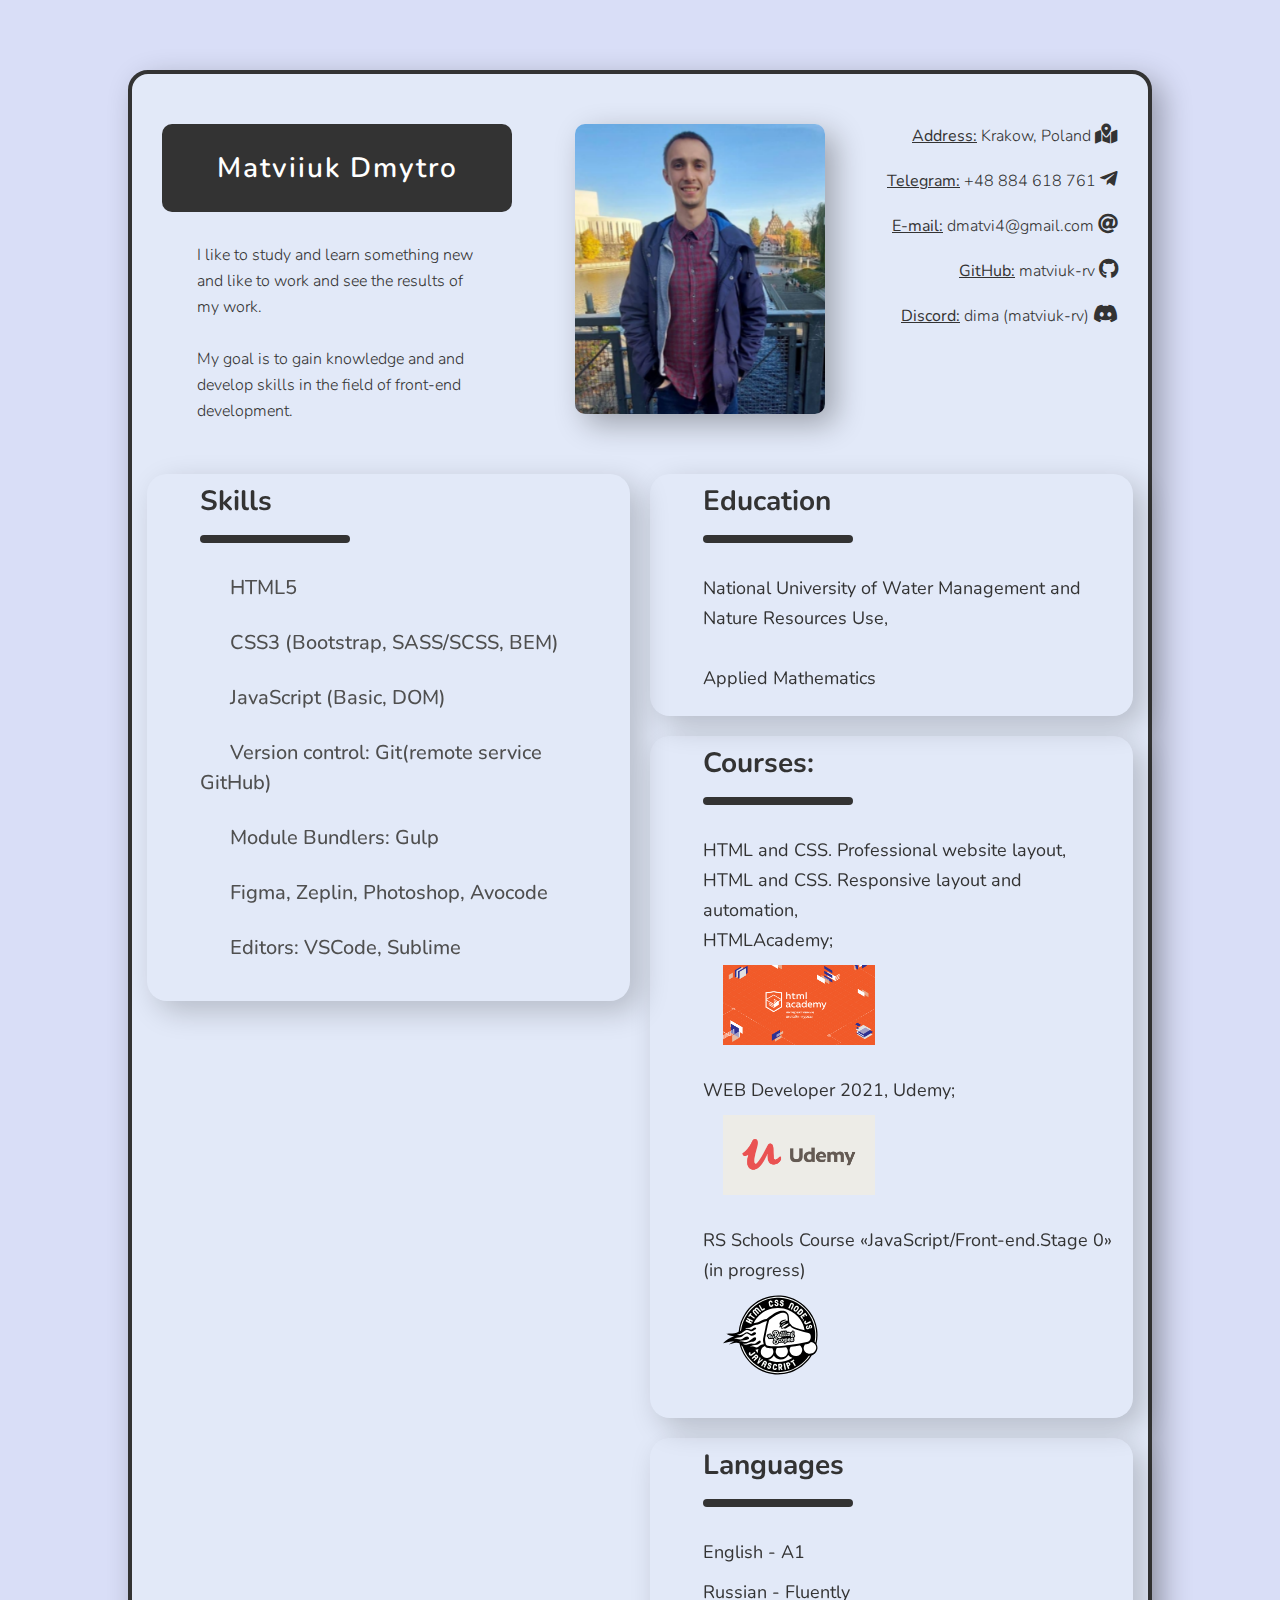
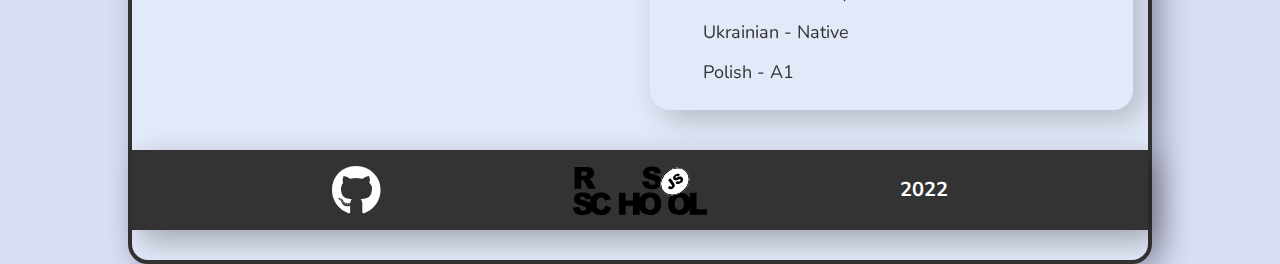
==== index.html @ e85b94c3 "fix: fix walidator" ====
<!DOCTYPE html>
<html lang="en">

<head>
   <title>CV Matviiuk Dmytro</title>
   <link rel="shortcut icon" href="img/icons/favicon.ico">

   <meta charset="UTF-8">
   <meta http-equiv="X-UA-Compatible" content="IE=edge">
   <meta name="viewport" content="width=device-width,initial-scale=1.0">

   <link rel="stylesheet" href="https://use.fontawesome.com/releases/v5.7.1/css/all.css">
   <link rel="stylesheet" href="css/style.min.css">
</head>

<body>
   <div class="wrapper">
      <header class="introduction">
         <div class="introduction__about">
            <div class="introduction__name">
               <h1>Matviiuk Dmytro</h1>
            </div>
            <div class="introduction__me">
               <p>I like to study and learn something new and like to work and see the results of my work.</p>
               <br>
               <p>My goal is to gain knowledge and and develop skills in the field of front-end development.</p>
            </div>
         </div>
         <div class="introduction__profile">
            <img src="img/profile2.png" alt="Matviiuk Dmytro photo">
         </div>
         <div class="introduction__contacts">
            <p><b>Address:</b> Krakow, Poland <i class="fa fa-map-marked-alt"></i></p>
            <p><b>Telegram:</b> +48 884 618 761 <i class="fab fa-telegram-plane"></i></p>
            <p><b>E-mail:</b> dmatvi4@gmail.com <i class="fa fa-at"></i></p>
            <p><b>GitHub:</b> matviuk-rv <i class="fab fa-github"></i></p>
            <p><b>Discord:</b> dima (matviuk-rv) <i class="fab fa-discord"></i>
         </div>
      </header>

      <main class="content">
         <div class="column">
            <div class="content__block sticky">
            <h2 class="content__title">Skills</h2>
            <div class="content__rectange"></div>
               <ul class="skills skills__list">
                  <li class="skills__item"><i class="fab fa-html5"></i>HTML5</li>
                  <li class="skills__item"><i class="fab fa-css3-alt"></i>CSS3 (Bootstrap, SASS/SCSS, BEM)</li>
                  <li class="skills__item"><i class="fab fa-js"></i>JavaScript (Basic, DOM)</li>
                  <li class="skills__item"><i class="fab fa-git-square"></i>Version control: Git(remote service GitHub)</li>
                  <li class="skills__item"><i class="fab fa-gulp"></i>Module Bundlers: Gulp </li>
                  <li class="skills__item"><i class="fab fa-figma"></i>Figma, Zeplin, Photoshop, Avocode </li>
                  <li class="skills__item"><i class="fas fa-laptop-code"></i>Editors: VSCode, Sublime </li>
               </ul>
            </div>

         </div>

         <div class="column">
            <div class="content__block">
               <h2 class="content__title">Education</h2>
               <div class="content__rectange"></div>
               <p>National University of Water Management and Nature Resources Use, <br><bR>
                  Applied Mathematics</p>
            </div>

            <div class="content__block">
               <h2 class="content__title">Courses:</h2>
               <div class="content__rectange"></div>
               <ul>
                  <li>HTML and CSS. Professional website layout,<br>
                     HTML and CSS. Responsive layout and automation,<br> HTMLAcademy;<br>
                     <a href="https://htmlacademy.ru/intensive" title="htmlacademy" target="_blank"><img src="img/htmlacademy.png" alt="htmlacademy"></a>
                  </li>
                  <li>WEB Developer 2021, Udemy;<br>
                     <a href="https://www.udemy.com/course/webdeveloper/" title="udemy" target="_blank"><img src="img/udemy.png" alt="udemy"></a>
                  </li>
                  <li>RS Schools Course «JavaScript/Front-end.Stage 0» <br> (in progress)<br>
                     <a href="https://rs.school/js/" target="_blank" title="RS School JS"><img src="img/logo-rs.svg" alt="rs-school"></a>
                  </li>
               </ul>
            </div>

            <div class="content__block">
               <h2 class="content__title">Languages</h2>
               <div class="content__rectange"></div>
                  <ul>
                     <li>English - A1 </li>
                     <li>Russian - Fluently</li>
                     <li>Ukrainian - Native</li>
                     <li>Polish - A1</li>
                  </ul>
            </div>
         </div>
      </main>

      <footer class="footer">
         <div class="footer__github">
            <a href="https://github.com/matviuk-rv" title="GitHub profile" target="_blank"><i class="fab fa-github"></i></a>
         </div>
         <div class="footer__course">
            <a href="https://rs.school/poland/" target="_blank"><img src="img/rs_school_js.svg" alt="RS School JS" "></a>
         </div>
         <div class="footer__year">2022</div>
      </footer>
   </div>
</body>
</html>
---- css/style.min.css ----
@import url('https://fonts.googleapis.com/css2?family=Nunito:wght@300; 400;500;600;700&display=swap');*{padding:0;margin:0;border:0}*,:after,:before{-webkit-box-sizing:border-box;box-sizing:border-box}:active,:focus{outline:0}a:active,a:focus{outline:0}aside,footer,header,nav{display:block}body,html{height:100%;width:100%;font-size:100%;line-height:1;font-size:14px;-ms-text-size-adjust:100%;-moz-text-size-adjust:100%;-webkit-text-size-adjust:100%}button,input,textarea{font-family:inherit}input::-ms-clear{display:none}button{cursor:pointer}button::-moz-focus-inner{padding:0;border:0}a,a:visited{text-decoration:none}a:hover{text-decoration:none}ul li{list-style:none}img{vertical-align:top}h1,h2,h3,h4,h5,h6{font-size:inherit;font-weight:inherit}*{font-family:Nunito,sans-serif}body{background-color:#d9def7;padding:70px 0}.wrapper{width:1024px;margin:0 auto;padding:50px 0 30px 0;background:#e2e9f8;border-radius:20px;-webkit-transition:1s;-o-transition:1s;transition:1s;-webkit-box-shadow:10px 10px 30px rgba(0,0,0,.3);box-shadow:10px 10px 30px rgba(0,0,0,.3);border:4px solid #333}.wrapper:hover{border:4px solid #2f80ed;-webkit-transition:2s;-o-transition:2s;transition:2s;cursor:pointer}.wrapper:hover .introduction__name{background-color:#2f80ed;color:#fff;-webkit-transition:2s;-o-transition:2s;transition:2s}.wrapper:hover .footer{-webkit-transition:2s;-o-transition:2s;transition:2s;background-color:#2f80ed}.introduction{display:-webkit-box;display:-ms-flexbox;display:flex;-webkit-box-pack:justify;-ms-flex-pack:justify;justify-content:space-between;-webkit-box-align:start;-ms-flex-align:start;align-items:flex-start;padding:0 30px;margin-bottom:50px}.introduction__about{width:350px;display:-webkit-box;display:-ms-flexbox;display:flex;-webkit-box-orient:vertical;-webkit-box-direction:normal;-ms-flex-direction:column;flex-direction:column;-webkit-box-pack:start;-ms-flex-pack:start;justify-content:flex-start}.introduction__name{-webkit-transition:2s;-o-transition:2s;transition:2s;padding:30px 40px;background-color:#333;border-radius:10px}.introduction__name h1{font-weight:600;font-size:28px;color:#fff;text-align:center;letter-spacing:2px}.introduction__me{padding:0 35px;margin-top:30px;font-weight:300;font-size:16px;line-height:26px;color:#333}.introduction__profile{max-width:250px}.introduction__profile img{width:100%;height:100%;-o-object-fit:cover;object-fit:cover;border-radius:10px;-webkit-transition:2s;-o-transition:2s;transition:2s;-webkit-box-shadow:10px 10px 30px rgba(0,0,0,.3);box-shadow:10px 10px 30px rgba(0,0,0,.3)}.introduction__profile img:hover{-webkit-transform:scale(1.2);-ms-transform:scale(1.2);transform:scale(1.2);-webkit-transition:2s;-o-transition:2s;transition:2s;-webkit-box-shadow:10px 10px 30px rgba(0,0,0,.3);box-shadow:10px 10px 30px rgba(0,0,0,.3)}.introduction__contacts{font-weight:300;font-size:16px;text-align:right;color:#333}.introduction__contacts p{cursor:pointer;margin-bottom:25px;-webkit-transition:2s;-o-transition:2s;transition:2s}.introduction__contacts p:hover{color:#2f80ed;-webkit-transform:scale(1.1);-ms-transform:scale(1.1);transform:scale(1.1);-webkit-transition:1s;-o-transition:1s;transition:1s}.introduction__contacts p:hover i{color:#2f80ed;-webkit-transition:1s;-o-transition:1s;transition:1s}.introduction__contacts p b{-webkit-text-decoration-line:underline;text-decoration-line:underline}.introduction__contacts p i{color:#333;font-size:20px}.content{display:-webkit-box;display:-ms-flexbox;display:flex;-webkit-box-pack:justify;-ms-flex-pack:justify;justify-content:space-between;padding:0 15px}.content .column{width:49%}.content__block{position:relative;-webkit-box-flex:1;-ms-flex-positive:1;flex-grow:1;margin-bottom:20px;padding:10px 10px 10px 50px;-webkit-box-shadow:10px 10px 30px rgba(0,0,0,.2);box-shadow:10px 10px 30px rgba(0,0,0,.2);-webkit-transition:1.5s;-o-transition:1.5s;transition:1.5s;border:3px solid transparent;border-radius:20px}.content__block:hover{-webkit-transition:1.5s;-o-transition:1.5s;transition:1.5s;border:3px solid #2f80ed;-webkit-transform:scale(.97);-ms-transform:scale(.97);transform:scale(.97);-webkit-box-shadow:10px 10px 30px rgba(0,0,0,.3);box-shadow:10px 10px 30px rgba(0,0,0,.3)}.content__block:hover .content__title{color:#2f80ed;-webkit-transition:1.5s;-o-transition:1.5s;transition:1.5s}.content__block:hover .content__rectange{background-color:#2f80ed;-webkit-transition:3s;-o-transition:3s;transition:3s;width:400px}.content__block:hover .content__title{padding-left:20px;-webkit-transition:4s all;-o-transition:4s all;transition:4s all}.content__title{margin-bottom:20px;font-size:28px;font-weight:700;color:#333;-webkit-transition:2s;-o-transition:2s;transition:2s}.content__rectange{width:150px;height:8px;background:#333;border-radius:20px;margin-bottom:30px;-webkit-transition:2s;-o-transition:2s;transition:2s}.content .sticky{position:sticky;top:20px}.content .sticky:hover i{-webkit-transition:2.5s;-o-transition:2.5s;transition:2.5s;color:#2f80ed}.content .skills{display:-webkit-box;display:-ms-flexbox;display:flex;-webkit-box-orient:vertical;-webkit-box-direction:normal;-ms-flex-direction:column;flex-direction:column}.content .skills__item{font-weight:500;font-size:20px;color:#4f4f4f;margin-bottom:25px}.content .skills__item i{margin-right:25px;width:5px;display:inline-block;color:transparent;-webkit-transition:3s;-o-transition:3s;transition:3s}.content li,.content p{font-weight:400;font-size:18px;line-height:30px;color:#333;margin-bottom:10px}.content li img,.content p img{padding-left:20px;-webkit-box-sizing:content-box;box-sizing:content-box;margin:10px 0 20px 0;height:80px}.footer{margin-top:20px;-webkit-transition:2s;-o-transition:2s;transition:2s;height:80px;background-color:#333;-webkit-box-shadow:10px 10px 30px rgba(0,0,0,.3);box-shadow:10px 10px 30px rgba(0,0,0,.3);cursor:default;display:-webkit-box;display:-ms-flexbox;display:flex;padding:0 200px;-webkit-box-pack:justify;-ms-flex-pack:justify;justify-content:space-between;-webkit-box-align:center;-ms-flex-align:center;align-items:center}.footer__github i{font-size:50px;color:#fff}.footer__course img{height:50px}.footer__year{font-size:20px;font-weight:700;color:#fff}
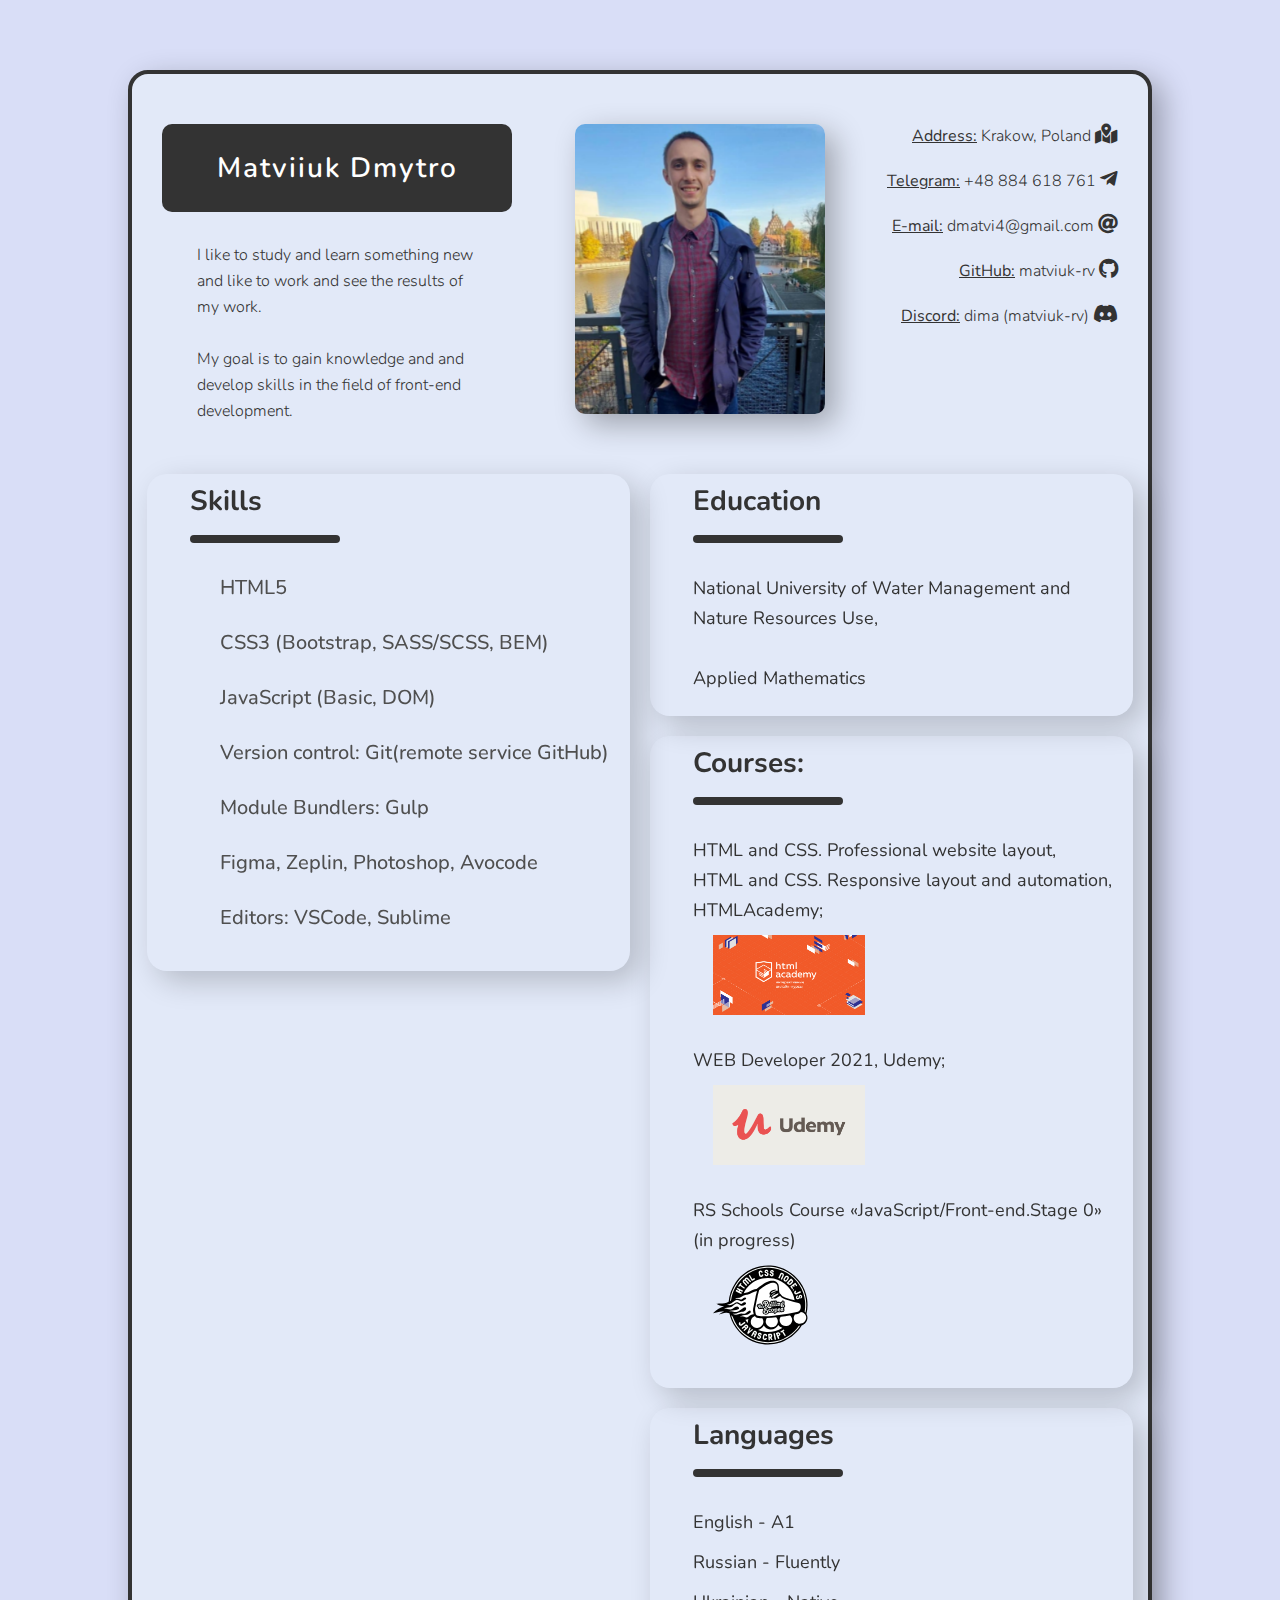
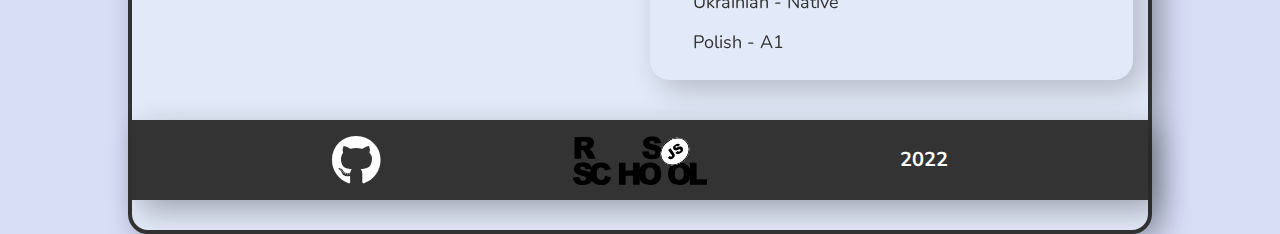
==== commit 637d2b2c: "fix: walidator 3" ====
--- a/index.html
+++ b/index.html
@@ -29,13 +29,35 @@
          <div class="introduction__profile">
             <img src="img/profile2.png" alt="Matviiuk Dmytro photo">
          </div>
-         <div class="introduction__contacts">
-            <p><b>Address:</b> Krakow, Poland <i class="fa fa-map-marked-alt"></i></p>
-            <p><b>Telegram:</b> +48 884 618 761 <i class="fab fa-telegram-plane"></i></p>
-            <p><b>E-mail:</b> dmatvi4@gmail.com <i class="fa fa-at"></i></p>
-            <p><b>GitHub:</b> matviuk-rv <i class="fab fa-github"></i></p>
-            <p><b>Discord:</b> dima (matviuk-rv) <i class="fab fa-discord"></i>
-         </div>
+         <nav class="introduction__contacts">
+            <ul>
+               <li>
+                  <p>
+                     <b>Address:</b> Krakow, Poland <i class="fa fa-map-marked-alt"></i>
+                  </p>
+               </li>
+               <li>
+                  <p>
+                     <b>Telegram:</b> +48 884 618 761 <i class="fab fa-telegram-plane"></i>
+                  </p>
+               </li>
+               <li>
+                  <p>
+                     <b>E-mail:</b> dmatvi4@gmail.com <i class="fa fa-at"></i>
+                  </p>
+               </li>
+               <li>
+                  <p>
+                     <b>GitHub:</b> matviuk-rv <i class="fab fa-github"></i>
+                  </p>
+               </li>
+               <li>
+                  <p>
+                     <b>Discord:</b> dima (matviuk-rv) <i class="fab fa-discord"></i>
+                  </p>   
+               </li>
+            </ul>
+         </nav>
       </header>
 
       <main class="content">
@@ -99,7 +121,7 @@
             <a href="https://github.com/matviuk-rv" title="GitHub profile" target="_blank"><i class="fab fa-github"></i></a>
          </div>
          <div class="footer__course">
-            <a href="https://rs.school/poland/" target="_blank"><img src="img/rs_school_js.svg" alt="RS School JS" "></a>
+            <a href="https://rs.school/poland/" target="_blank"><img src="img/rs_school_js.svg" alt="RS School JS"></a>
          </div>
          <div class="footer__year">2022</div>
       </footer>
--- a/css/style.min.css
+++ b/css/style.min.css
@@ -1 +1 @@
-@import url('https://fonts.googleapis.com/css2?family=Nunito:wght@300; 400;500;600;700&display=swap');*{padding:0;margin:0;border:0}*,:after,:before{-webkit-box-sizing:border-box;box-sizing:border-box}:active,:focus{outline:0}a:active,a:focus{outline:0}aside,footer,header,nav{display:block}body,html{height:100%;width:100%;font-size:100%;line-height:1;font-size:14px;-ms-text-size-adjust:100%;-moz-text-size-adjust:100%;-webkit-text-size-adjust:100%}button,input,textarea{font-family:inherit}input::-ms-clear{display:none}button{cursor:pointer}button::-moz-focus-inner{padding:0;border:0}a,a:visited{text-decoration:none}a:hover{text-decoration:none}ul li{list-style:none}img{vertical-align:top}h1,h2,h3,h4,h5,h6{font-size:inherit;font-weight:inherit}*{font-family:Nunito,sans-serif}body{background-color:#d9def7;padding:70px 0}.wrapper{width:1024px;margin:0 auto;padding:50px 0 30px 0;background:#e2e9f8;border-radius:20px;-webkit-transition:1s;-o-transition:1s;transition:1s;-webkit-box-shadow:10px 10px 30px rgba(0,0,0,.3);box-shadow:10px 10px 30px rgba(0,0,0,.3);border:4px solid #333}.wrapper:hover{border:4px solid #2f80ed;-webkit-transition:2s;-o-transition:2s;transition:2s;cursor:pointer}.wrapper:hover .introduction__name{background-color:#2f80ed;color:#fff;-webkit-transition:2s;-o-transition:2s;transition:2s}.wrapper:hover .footer{-webkit-transition:2s;-o-transition:2s;transition:2s;background-color:#2f80ed}.introduction{display:-webkit-box;display:-ms-flexbox;display:flex;-webkit-box-pack:justify;-ms-flex-pack:justify;justify-content:space-between;-webkit-box-align:start;-ms-flex-align:start;align-items:flex-start;padding:0 30px;margin-bottom:50px}.introduction__about{width:350px;display:-webkit-box;display:-ms-flexbox;display:flex;-webkit-box-orient:vertical;-webkit-box-direction:normal;-ms-flex-direction:column;flex-direction:column;-webkit-box-pack:start;-ms-flex-pack:start;justify-content:flex-start}.introduction__name{-webkit-transition:2s;-o-transition:2s;transition:2s;padding:30px 40px;background-color:#333;border-radius:10px}.introduction__name h1{font-weight:600;font-size:28px;color:#fff;text-align:center;letter-spacing:2px}.introduction__me{padding:0 35px;margin-top:30px;font-weight:300;font-size:16px;line-height:26px;color:#333}.introduction__profile{max-width:250px}.introduction__profile img{width:100%;height:100%;-o-object-fit:cover;object-fit:cover;border-radius:10px;-webkit-transition:2s;-o-transition:2s;transition:2s;-webkit-box-shadow:10px 10px 30px rgba(0,0,0,.3);box-shadow:10px 10px 30px rgba(0,0,0,.3)}.introduction__profile img:hover{-webkit-transform:scale(1.2);-ms-transform:scale(1.2);transform:scale(1.2);-webkit-transition:2s;-o-transition:2s;transition:2s;-webkit-box-shadow:10px 10px 30px rgba(0,0,0,.3);box-shadow:10px 10px 30px rgba(0,0,0,.3)}.introduction__contacts{font-weight:300;font-size:16px;text-align:right;color:#333}.introduction__contacts p{cursor:pointer;margin-bottom:25px;-webkit-transition:2s;-o-transition:2s;transition:2s}.introduction__contacts p:hover{color:#2f80ed;-webkit-transform:scale(1.1);-ms-transform:scale(1.1);transform:scale(1.1);-webkit-transition:1s;-o-transition:1s;transition:1s}.introduction__contacts p:hover i{color:#2f80ed;-webkit-transition:1s;-o-transition:1s;transition:1s}.introduction__contacts p b{-webkit-text-decoration-line:underline;text-decoration-line:underline}.introduction__contacts p i{color:#333;font-size:20px}.content{display:-webkit-box;display:-ms-flexbox;display:flex;-webkit-box-pack:justify;-ms-flex-pack:justify;justify-content:space-between;padding:0 15px}.content .column{width:49%}.content__block{position:relative;-webkit-box-flex:1;-ms-flex-positive:1;flex-grow:1;margin-bottom:20px;padding:10px 10px 10px 50px;-webkit-box-shadow:10px 10px 30px rgba(0,0,0,.2);box-shadow:10px 10px 30px rgba(0,0,0,.2);-webkit-transition:1.5s;-o-transition:1.5s;transition:1.5s;border:3px solid transparent;border-radius:20px}.content__block:hover{-webkit-transition:1.5s;-o-transition:1.5s;transition:1.5s;border:3px solid #2f80ed;-webkit-transform:scale(.97);-ms-transform:scale(.97);transform:scale(.97);-webkit-box-shadow:10px 10px 30px rgba(0,0,0,.3);box-shadow:10px 10px 30px rgba(0,0,0,.3)}.content__block:hover .content__title{color:#2f80ed;-webkit-transition:1.5s;-o-transition:1.5s;transition:1.5s}.content__block:hover .content__rectange{background-color:#2f80ed;-webkit-transition:3s;-o-transition:3s;transition:3s;width:400px}.content__block:hover .content__title{padding-left:20px;-webkit-transition:4s all;-o-transition:4s all;transition:4s all}.content__title{margin-bottom:20px;font-size:28px;font-weight:700;color:#333;-webkit-transition:2s;-o-transition:2s;transition:2s}.content__rectange{width:150px;height:8px;background:#333;border-radius:20px;margin-bottom:30px;-webkit-transition:2s;-o-transition:2s;transition:2s}.content .sticky{position:sticky;top:20px}.content .sticky:hover i{-webkit-transition:2.5s;-o-transition:2.5s;transition:2.5s;color:#2f80ed}.content .skills{display:-webkit-box;display:-ms-flexbox;display:flex;-webkit-box-orient:vertical;-webkit-box-direction:normal;-ms-flex-direction:column;flex-direction:column}.content .skills__item{font-weight:500;font-size:20px;color:#4f4f4f;margin-bottom:25px}.content .skills__item i{margin-right:25px;width:5px;display:inline-block;color:transparent;-webkit-transition:3s;-o-transition:3s;transition:3s}.content li,.content p{font-weight:400;font-size:18px;line-height:30px;color:#333;margin-bottom:10px}.content li img,.content p img{padding-left:20px;-webkit-box-sizing:content-box;box-sizing:content-box;margin:10px 0 20px 0;height:80px}.footer{margin-top:20px;-webkit-transition:2s;-o-transition:2s;transition:2s;height:80px;background-color:#333;-webkit-box-shadow:10px 10px 30px rgba(0,0,0,.3);box-shadow:10px 10px 30px rgba(0,0,0,.3);cursor:default;display:-webkit-box;display:-ms-flexbox;display:flex;padding:0 200px;-webkit-box-pack:justify;-ms-flex-pack:justify;justify-content:space-between;-webkit-box-align:center;-ms-flex-align:center;align-items:center}.footer__github i{font-size:50px;color:#fff}.footer__course img{height:50px}.footer__year{font-size:20px;font-weight:700;color:#fff}+@import url('https://fonts.googleapis.com/css2?family=Nunito:wght@300;400;500;600;700&display=swap');*{padding:0;margin:0;border:0}*,:after,:before{-webkit-box-sizing:border-box;box-sizing:border-box}:active,:focus{outline:0}a:active,a:focus{outline:0}aside,footer,header,nav{display:block}body,html{height:100%;width:100%;font-size:100%;line-height:1;font-size:14px;-ms-text-size-adjust:100%;-moz-text-size-adjust:100%;-webkit-text-size-adjust:100%}button,input,textarea{font-family:inherit}input::-ms-clear{display:none}button{cursor:pointer}button::-moz-focus-inner{padding:0;border:0}a,a:visited{text-decoration:none}a:hover{text-decoration:none}ul li{list-style:none}img{vertical-align:top}h1,h2,h3,h4,h5,h6{font-size:inherit;font-weight:inherit}*{font-family:Nunito,sans-serif}body{background-color:#d9def7;padding:70px 0}.wrapper{width:1024px;margin:0 auto;padding:50px 0 30px 0;background:#e2e9f8;border-radius:20px;-webkit-transition:1s;-o-transition:1s;transition:1s;-webkit-box-shadow:10px 10px 30px rgba(0,0,0,.3);box-shadow:10px 10px 30px rgba(0,0,0,.3);border:4px solid #333}.wrapper:hover{border:4px solid #2f80ed;-webkit-transition:2s;-o-transition:2s;transition:2s;cursor:pointer}.wrapper:hover .introduction__name{background-color:#2f80ed;color:#fff;-webkit-transition:2s;-o-transition:2s;transition:2s}.wrapper:hover .footer{-webkit-transition:2s;-o-transition:2s;transition:2s;background-color:#2f80ed}.introduction{display:-webkit-box;display:-ms-flexbox;display:flex;-webkit-box-pack:justify;-ms-flex-pack:justify;justify-content:space-between;-webkit-box-align:start;-ms-flex-align:start;align-items:flex-start;padding:0 30px;margin-bottom:50px}.introduction__about{width:350px;display:-webkit-box;display:-ms-flexbox;display:flex;-webkit-box-orient:vertical;-webkit-box-direction:normal;-ms-flex-direction:column;flex-direction:column;-webkit-box-pack:start;-ms-flex-pack:start;justify-content:flex-start}.introduction__name{-webkit-transition:2s;-o-transition:2s;transition:2s;padding:30px 40px;background-color:#333;border-radius:10px}.introduction__name h1{font-weight:600;font-size:28px;color:#fff;text-align:center;letter-spacing:2px}.introduction__me{padding:0 35px;margin-top:30px;font-weight:300;font-size:16px;line-height:26px;color:#333}.introduction__profile{max-width:250px}.introduction__profile img{width:100%;height:100%;-o-object-fit:cover;object-fit:cover;border-radius:10px;-webkit-transition:2s;-o-transition:2s;transition:2s;-webkit-box-shadow:10px 10px 30px rgba(0,0,0,.3);box-shadow:10px 10px 30px rgba(0,0,0,.3)}.introduction__profile img:hover{-webkit-transform:scale(1.2);-ms-transform:scale(1.2);transform:scale(1.2);-webkit-transition:2s;-o-transition:2s;transition:2s;-webkit-box-shadow:10px 10px 30px rgba(0,0,0,.3);box-shadow:10px 10px 30px rgba(0,0,0,.3)}.introduction__contacts{font-weight:300;font-size:16px;text-align:right;color:#333}.introduction__contacts p{cursor:pointer;margin-bottom:25px;-webkit-transition:2s;-o-transition:2s;transition:2s}.introduction__contacts p:hover{color:#2f80ed;-webkit-transform:scale(1.1);-ms-transform:scale(1.1);transform:scale(1.1);-webkit-transition:1s;-o-transition:1s;transition:1s}.introduction__contacts p:hover i{color:#2f80ed;-webkit-transition:1s;-o-transition:1s;transition:1s}.introduction__contacts p b{-webkit-text-decoration-line:underline;text-decoration-line:underline}.introduction__contacts p i{color:#333;font-size:20px}.content{display:-webkit-box;display:-ms-flexbox;display:flex;-webkit-box-pack:justify;-ms-flex-pack:justify;justify-content:space-between;padding:0 15px}.content .column{width:49%}.content__block{position:relative;-webkit-box-flex:1;-ms-flex-positive:1;flex-grow:1;margin-bottom:20px;padding:10px 10px 10px 40px;-webkit-box-shadow:10px 10px 30px rgba(0,0,0,.2);box-shadow:10px 10px 30px rgba(0,0,0,.2);-webkit-transition:1.5s;-o-transition:1.5s;transition:1.5s;border:3px solid transparent;border-radius:20px}.content__block:hover{-webkit-transition:1.5s;-o-transition:1.5s;transition:1.5s;border:3px solid #2f80ed;-webkit-transform:scale(.97);-ms-transform:scale(.97);transform:scale(.97);-webkit-box-shadow:10px 10px 30px rgba(0,0,0,.3);box-shadow:10px 10px 30px rgba(0,0,0,.3)}.content__block:hover .content__title{color:#2f80ed;-webkit-transition:1.5s;-o-transition:1.5s;transition:1.5s}.content__block:hover .content__rectange{background-color:#2f80ed;-webkit-transition:3s;-o-transition:3s;transition:3s;width:400px}.content__block:hover .content__title{padding-left:20px;-webkit-transition:4s all;-o-transition:4s all;transition:4s all}.content__title{margin-bottom:20px;font-size:28px;font-weight:700;color:#333;-webkit-transition:2s;-o-transition:2s;transition:2s}.content__rectange{width:150px;height:8px;background:#333;border-radius:20px;margin-bottom:30px;-webkit-transition:2s;-o-transition:2s;transition:2s}.content .sticky{position:sticky;top:20px}.content .sticky:hover i{-webkit-transition:2.5s;-o-transition:2.5s;transition:2.5s;color:#2f80ed}.content .skills{display:-webkit-box;display:-ms-flexbox;display:flex;-webkit-box-orient:vertical;-webkit-box-direction:normal;-ms-flex-direction:column;flex-direction:column}.content .skills__item{font-weight:500;font-size:20px;color:#4f4f4f;margin-bottom:25px}.content .skills__item i{margin-right:25px;width:5px;display:inline-block;color:transparent;-webkit-transition:3s;-o-transition:3s;transition:3s}.content li,.content p{font-weight:400;font-size:18px;line-height:30px;color:#333;margin-bottom:10px}.content li img,.content p img{padding-left:20px;-webkit-box-sizing:content-box;box-sizing:content-box;margin:10px 0 20px 0;height:80px}.footer{margin-top:20px;-webkit-transition:2s;-o-transition:2s;transition:2s;height:80px;background-color:#333;-webkit-box-shadow:10px 10px 30px rgba(0,0,0,.3);box-shadow:10px 10px 30px rgba(0,0,0,.3);cursor:default;display:-webkit-box;display:-ms-flexbox;display:flex;padding:0 200px;-webkit-box-pack:justify;-ms-flex-pack:justify;justify-content:space-between;-webkit-box-align:center;-ms-flex-align:center;align-items:center}.footer__github i{font-size:50px;color:#fff}.footer__course img{height:50px}.footer__year{font-size:20px;font-weight:700;color:#fff}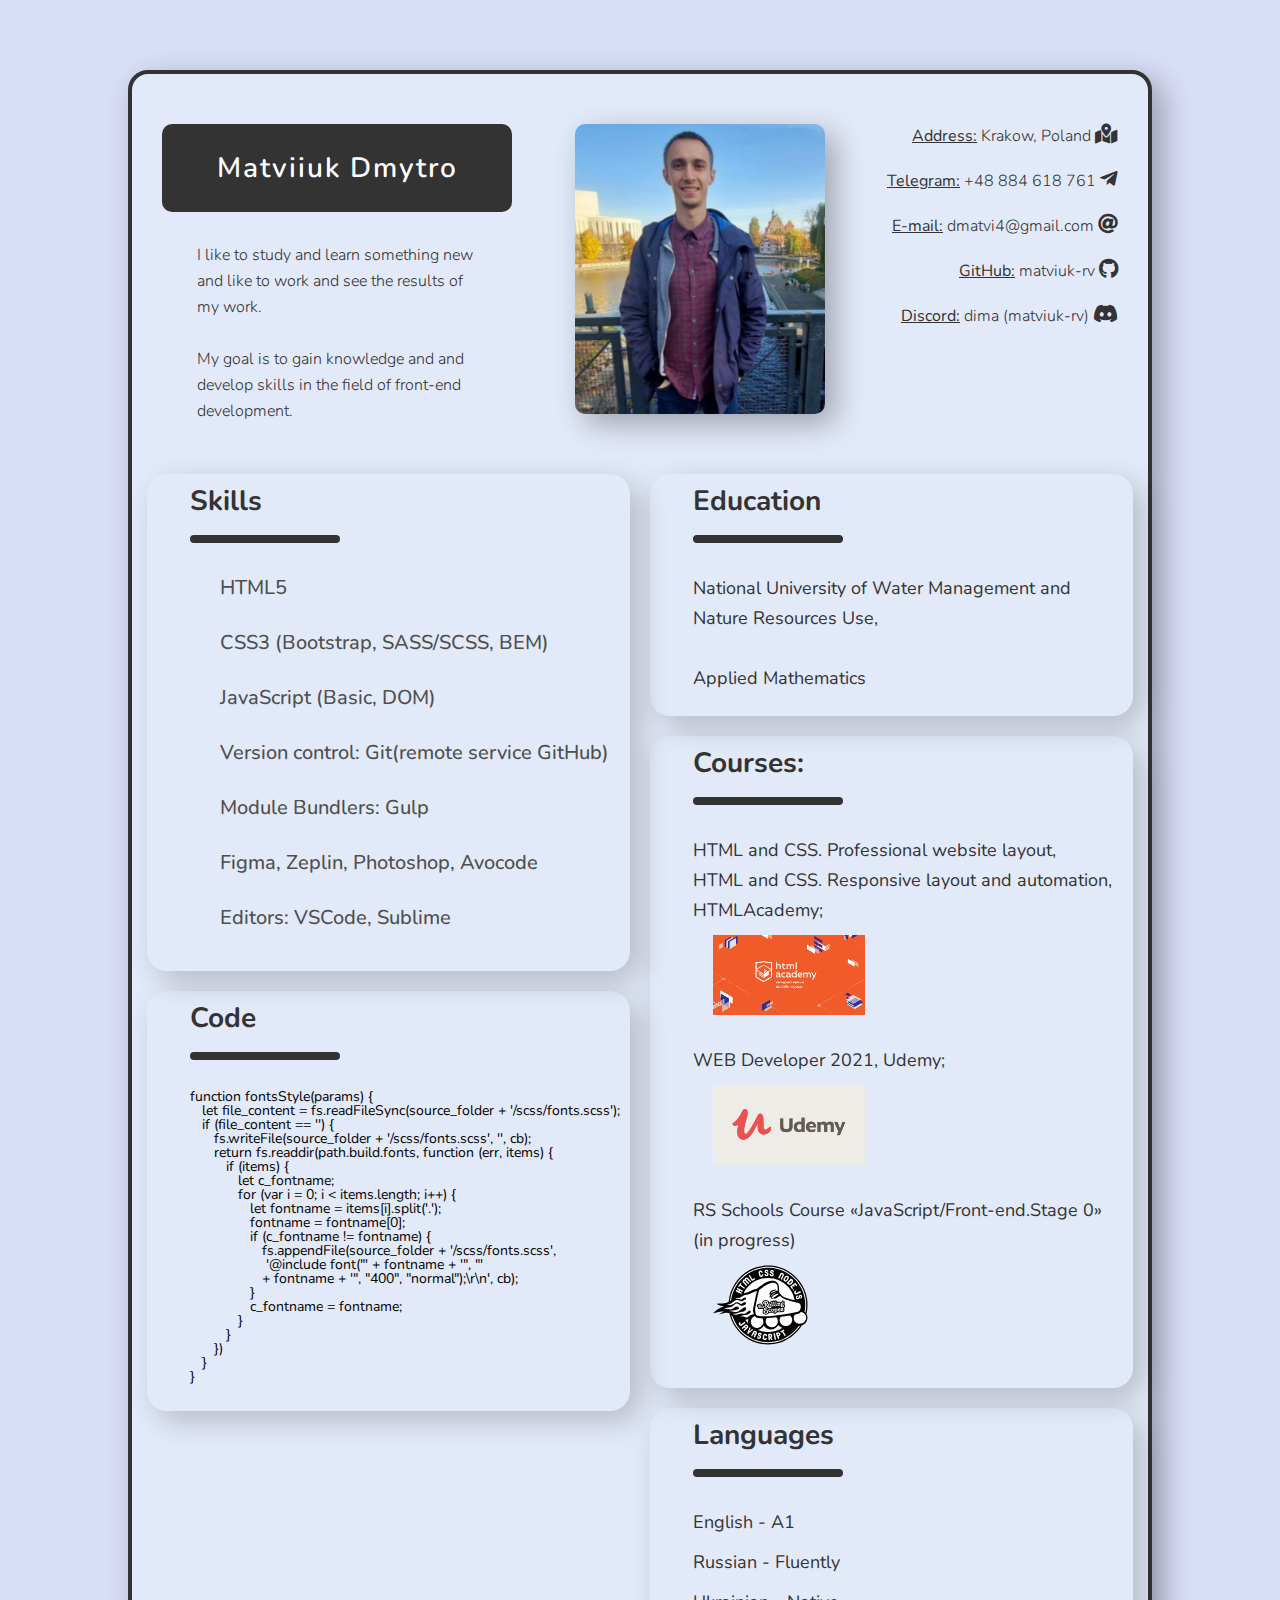
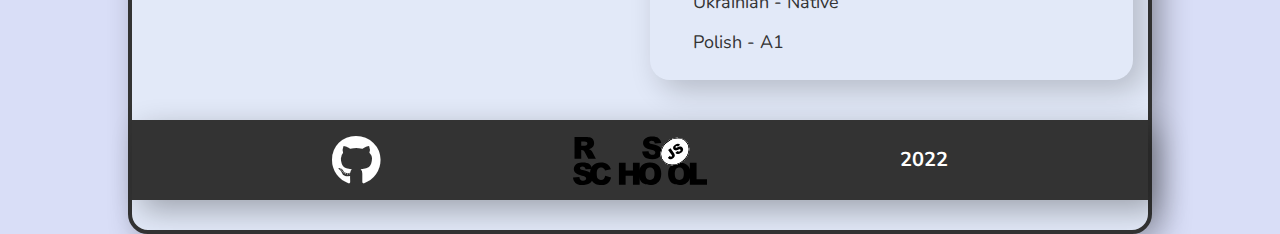
==== commit e5061693: "fix: code'" ====
--- a/index.html
+++ b/index.html
@@ -62,7 +62,7 @@
 
       <main class="content">
          <div class="column">
-            <div class="content__block sticky">
+            <div class="content__block">
             <h2 class="content__title">Skills</h2>
             <div class="content__rectange"></div>
                <ul class="skills skills__list">
@@ -76,6 +76,33 @@
                </ul>
             </div>
 
+            <div class="content__block">
+               <h2 class="content__title">Code</h2>
+               <div class="content__rectange"></div>
+               <pre>
+function fontsStyle(params) {
+   let file_content = fs.readFileSync(source_folder + '/scss/fonts.scss');
+   if (file_content == '') {
+      fs.writeFile(source_folder + '/scss/fonts.scss', '', cb);
+      return fs.readdir(path.build.fonts, function (err, items) {
+         if (items) {
+            let c_fontname;
+            for (var i = 0; i < items.length; i++) {
+               let fontname = items[i].split('.');
+               fontname = fontname[0];
+               if (c_fontname != fontname) {
+                  fs.appendFile(source_folder + '/scss/fonts.scss',
+                   '@include font("' + fontname + '", "' 
+                  + fontname + '", "400", "normal");\r\n', cb);
+               }
+               c_fontname = fontname;
+            }
+         }
+      })
+   }
+}
+               </pre>
+            </div>
          </div>
 
          <div class="column">
--- a/css/style.min.css
+++ b/css/style.min.css
@@ -1 +1 @@
-@import url('https://fonts.googleapis.com/css2?family=Nunito:wght@300;400;500;600;700&display=swap');*{padding:0;margin:0;border:0}*,:after,:before{-webkit-box-sizing:border-box;box-sizing:border-box}:active,:focus{outline:0}a:active,a:focus{outline:0}aside,footer,header,nav{display:block}body,html{height:100%;width:100%;font-size:100%;line-height:1;font-size:14px;-ms-text-size-adjust:100%;-moz-text-size-adjust:100%;-webkit-text-size-adjust:100%}button,input,textarea{font-family:inherit}input::-ms-clear{display:none}button{cursor:pointer}button::-moz-focus-inner{padding:0;border:0}a,a:visited{text-decoration:none}a:hover{text-decoration:none}ul li{list-style:none}img{vertical-align:top}h1,h2,h3,h4,h5,h6{font-size:inherit;font-weight:inherit}*{font-family:Nunito,sans-serif}body{background-color:#d9def7;padding:70px 0}.wrapper{width:1024px;margin:0 auto;padding:50px 0 30px 0;background:#e2e9f8;border-radius:20px;-webkit-transition:1s;-o-transition:1s;transition:1s;-webkit-box-shadow:10px 10px 30px rgba(0,0,0,.3);box-shadow:10px 10px 30px rgba(0,0,0,.3);border:4px solid #333}.wrapper:hover{border:4px solid #2f80ed;-webkit-transition:2s;-o-transition:2s;transition:2s;cursor:pointer}.wrapper:hover .introduction__name{background-color:#2f80ed;color:#fff;-webkit-transition:2s;-o-transition:2s;transition:2s}.wrapper:hover .footer{-webkit-transition:2s;-o-transition:2s;transition:2s;background-color:#2f80ed}.introduction{display:-webkit-box;display:-ms-flexbox;display:flex;-webkit-box-pack:justify;-ms-flex-pack:justify;justify-content:space-between;-webkit-box-align:start;-ms-flex-align:start;align-items:flex-start;padding:0 30px;margin-bottom:50px}.introduction__about{width:350px;display:-webkit-box;display:-ms-flexbox;display:flex;-webkit-box-orient:vertical;-webkit-box-direction:normal;-ms-flex-direction:column;flex-direction:column;-webkit-box-pack:start;-ms-flex-pack:start;justify-content:flex-start}.introduction__name{-webkit-transition:2s;-o-transition:2s;transition:2s;padding:30px 40px;background-color:#333;border-radius:10px}.introduction__name h1{font-weight:600;font-size:28px;color:#fff;text-align:center;letter-spacing:2px}.introduction__me{padding:0 35px;margin-top:30px;font-weight:300;font-size:16px;line-height:26px;color:#333}.introduction__profile{max-width:250px}.introduction__profile img{width:100%;height:100%;-o-object-fit:cover;object-fit:cover;border-radius:10px;-webkit-transition:2s;-o-transition:2s;transition:2s;-webkit-box-shadow:10px 10px 30px rgba(0,0,0,.3);box-shadow:10px 10px 30px rgba(0,0,0,.3)}.introduction__profile img:hover{-webkit-transform:scale(1.2);-ms-transform:scale(1.2);transform:scale(1.2);-webkit-transition:2s;-o-transition:2s;transition:2s;-webkit-box-shadow:10px 10px 30px rgba(0,0,0,.3);box-shadow:10px 10px 30px rgba(0,0,0,.3)}.introduction__contacts{font-weight:300;font-size:16px;text-align:right;color:#333}.introduction__contacts p{cursor:pointer;margin-bottom:25px;-webkit-transition:2s;-o-transition:2s;transition:2s}.introduction__contacts p:hover{color:#2f80ed;-webkit-transform:scale(1.1);-ms-transform:scale(1.1);transform:scale(1.1);-webkit-transition:1s;-o-transition:1s;transition:1s}.introduction__contacts p:hover i{color:#2f80ed;-webkit-transition:1s;-o-transition:1s;transition:1s}.introduction__contacts p b{-webkit-text-decoration-line:underline;text-decoration-line:underline}.introduction__contacts p i{color:#333;font-size:20px}.content{display:-webkit-box;display:-ms-flexbox;display:flex;-webkit-box-pack:justify;-ms-flex-pack:justify;justify-content:space-between;padding:0 15px}.content .column{width:49%}.content__block{position:relative;-webkit-box-flex:1;-ms-flex-positive:1;flex-grow:1;margin-bottom:20px;padding:10px 10px 10px 40px;-webkit-box-shadow:10px 10px 30px rgba(0,0,0,.2);box-shadow:10px 10px 30px rgba(0,0,0,.2);-webkit-transition:1.5s;-o-transition:1.5s;transition:1.5s;border:3px solid transparent;border-radius:20px}.content__block:hover{-webkit-transition:1.5s;-o-transition:1.5s;transition:1.5s;border:3px solid #2f80ed;-webkit-transform:scale(.97);-ms-transform:scale(.97);transform:scale(.97);-webkit-box-shadow:10px 10px 30px rgba(0,0,0,.3);box-shadow:10px 10px 30px rgba(0,0,0,.3)}.content__block:hover .content__title{color:#2f80ed;-webkit-transition:1.5s;-o-transition:1.5s;transition:1.5s}.content__block:hover .content__rectange{background-color:#2f80ed;-webkit-transition:3s;-o-transition:3s;transition:3s;width:400px}.content__block:hover .content__title{padding-left:20px;-webkit-transition:4s all;-o-transition:4s all;transition:4s all}.content__title{margin-bottom:20px;font-size:28px;font-weight:700;color:#333;-webkit-transition:2s;-o-transition:2s;transition:2s}.content__rectange{width:150px;height:8px;background:#333;border-radius:20px;margin-bottom:30px;-webkit-transition:2s;-o-transition:2s;transition:2s}.content .sticky{position:sticky;top:20px}.content .sticky:hover i{-webkit-transition:2.5s;-o-transition:2.5s;transition:2.5s;color:#2f80ed}.content .skills{display:-webkit-box;display:-ms-flexbox;display:flex;-webkit-box-orient:vertical;-webkit-box-direction:normal;-ms-flex-direction:column;flex-direction:column}.content .skills__item{font-weight:500;font-size:20px;color:#4f4f4f;margin-bottom:25px}.content .skills__item i{margin-right:25px;width:5px;display:inline-block;color:transparent;-webkit-transition:3s;-o-transition:3s;transition:3s}.content li,.content p{font-weight:400;font-size:18px;line-height:30px;color:#333;margin-bottom:10px}.content li img,.content p img{padding-left:20px;-webkit-box-sizing:content-box;box-sizing:content-box;margin:10px 0 20px 0;height:80px}.footer{margin-top:20px;-webkit-transition:2s;-o-transition:2s;transition:2s;height:80px;background-color:#333;-webkit-box-shadow:10px 10px 30px rgba(0,0,0,.3);box-shadow:10px 10px 30px rgba(0,0,0,.3);cursor:default;display:-webkit-box;display:-ms-flexbox;display:flex;padding:0 200px;-webkit-box-pack:justify;-ms-flex-pack:justify;justify-content:space-between;-webkit-box-align:center;-ms-flex-align:center;align-items:center}.footer__github i{font-size:50px;color:#fff}.footer__course img{height:50px}.footer__year{font-size:20px;font-weight:700;color:#fff}+@import url('https://fonts.googleapis.com/css2?family=Nunito:wght@300;400;500;600;700&display=swap');*{padding:0;margin:0;border:0}*,:after,:before{-webkit-box-sizing:border-box;box-sizing:border-box}:active,:focus{outline:0}a:active,a:focus{outline:0}aside,footer,header,nav{display:block}body,html{height:100%;width:100%;font-size:100%;line-height:1;font-size:14px;-ms-text-size-adjust:100%;-moz-text-size-adjust:100%;-webkit-text-size-adjust:100%}button,input,textarea{font-family:inherit}input::-ms-clear{display:none}button{cursor:pointer}button::-moz-focus-inner{padding:0;border:0}a,a:visited{text-decoration:none}a:hover{text-decoration:none}ul li{list-style:none}img{vertical-align:top}h1,h2,h3,h4,h5,h6{font-size:inherit;font-weight:inherit}*{font-family:Nunito,sans-serif}body{background-color:#d9def7;padding:70px 0}.wrapper{width:1024px;margin:0 auto;padding:50px 0 30px 0;background:#e2e9f8;border-radius:20px;-webkit-transition:1s;-o-transition:1s;transition:1s;-webkit-box-shadow:10px 10px 30px rgba(0,0,0,.3);box-shadow:10px 10px 30px rgba(0,0,0,.3);border:4px solid #333}.wrapper:hover{border:4px solid #2f80ed;-webkit-transition:2s;-o-transition:2s;transition:2s;cursor:pointer}.wrapper:hover .introduction__name{background-color:#2f80ed;color:#fff;-webkit-transition:2s;-o-transition:2s;transition:2s}.wrapper:hover .footer{-webkit-transition:2s;-o-transition:2s;transition:2s;background-color:#2f80ed}.introduction{display:-webkit-box;display:-ms-flexbox;display:flex;-webkit-box-pack:justify;-ms-flex-pack:justify;justify-content:space-between;-webkit-box-align:start;-ms-flex-align:start;align-items:flex-start;padding:0 30px;margin-bottom:50px}.introduction__about{width:350px;display:-webkit-box;display:-ms-flexbox;display:flex;-webkit-box-orient:vertical;-webkit-box-direction:normal;-ms-flex-direction:column;flex-direction:column;-webkit-box-pack:start;-ms-flex-pack:start;justify-content:flex-start}.introduction__name{-webkit-transition:2s;-o-transition:2s;transition:2s;padding:30px 40px;background-color:#333;border-radius:10px}.introduction__name h1{font-weight:600;font-size:28px;color:#fff;text-align:center;letter-spacing:2px}.introduction__me{padding:0 35px;margin-top:30px;font-weight:300;font-size:16px;line-height:26px;color:#333}.introduction__profile{max-width:250px}.introduction__profile img{width:100%;height:100%;-o-object-fit:cover;object-fit:cover;border-radius:10px;-webkit-transition:2s;-o-transition:2s;transition:2s;-webkit-box-shadow:10px 10px 30px rgba(0,0,0,.3);box-shadow:10px 10px 30px rgba(0,0,0,.3)}.introduction__profile img:hover{-webkit-transform:scale(1.2);-ms-transform:scale(1.2);transform:scale(1.2);-webkit-transition:2s;-o-transition:2s;transition:2s;-webkit-box-shadow:10px 10px 30px rgba(0,0,0,.3);box-shadow:10px 10px 30px rgba(0,0,0,.3)}.introduction__contacts{font-weight:300;font-size:16px;text-align:right;color:#333}.introduction__contacts p{cursor:pointer;margin-bottom:25px;-webkit-transition:2s;-o-transition:2s;transition:2s}.introduction__contacts p:hover{color:#2f80ed;-webkit-transform:scale(1.1);-ms-transform:scale(1.1);transform:scale(1.1);-webkit-transition:1s;-o-transition:1s;transition:1s}.introduction__contacts p:hover i{color:#2f80ed;-webkit-transition:1s;-o-transition:1s;transition:1s}.introduction__contacts p b{-webkit-text-decoration-line:underline;text-decoration-line:underline}.introduction__contacts p i{color:#333;font-size:20px}.content{display:-webkit-box;display:-ms-flexbox;display:flex;-webkit-box-pack:justify;-ms-flex-pack:justify;justify-content:space-between;padding:0 15px}.content .column{width:49%}.content__block{position:relative;-webkit-box-flex:1;-ms-flex-positive:1;flex-grow:1;margin-bottom:20px;padding:10px 10px 10px 40px;-webkit-box-shadow:10px 10px 30px rgba(0,0,0,.2);box-shadow:10px 10px 30px rgba(0,0,0,.2);-webkit-transition:1.5s;-o-transition:1.5s;transition:1.5s;border:3px solid transparent;border-radius:20px}.content__block:hover{-webkit-transition:1.5s;-o-transition:1.5s;transition:1.5s;border:3px solid #2f80ed;-webkit-transform:scale(.97);-ms-transform:scale(.97);transform:scale(.97);-webkit-box-shadow:10px 10px 30px rgba(0,0,0,.3);box-shadow:10px 10px 30px rgba(0,0,0,.3)}.content__block:hover .content__title{color:#2f80ed;-webkit-transition:1.5s;-o-transition:1.5s;transition:1.5s}.content__block:hover .content__rectange{background-color:#2f80ed;-webkit-transition:3s;-o-transition:3s;transition:3s;width:400px}.content__block:hover .content__title{padding-left:20px;-webkit-transition:4s all;-o-transition:4s all;transition:4s all}.content__title{margin-bottom:20px;font-size:28px;font-weight:700;color:#333;-webkit-transition:2s;-o-transition:2s;transition:2s}.content__rectange{width:150px;height:8px;background:#333;border-radius:20px;margin-bottom:30px;-webkit-transition:2s;-o-transition:2s;transition:2s}content pre{font-weight:300;font-size:14px;line-height:20px;color:#4f4f4f}.content .sticky{position:sticky;top:20px}.content .sticky:hover i{-webkit-transition:2.5s;-o-transition:2.5s;transition:2.5s;color:#2f80ed}.content .skills{display:-webkit-box;display:-ms-flexbox;display:flex;-webkit-box-orient:vertical;-webkit-box-direction:normal;-ms-flex-direction:column;flex-direction:column}.content .skills__item{font-weight:500;font-size:20px;color:#4f4f4f;margin-bottom:25px}.content .skills__item i{margin-right:25px;width:5px;display:inline-block;color:transparent;-webkit-transition:3s;-o-transition:3s;transition:3s}.content li,.content p{font-weight:400;font-size:18px;line-height:30px;color:#333;margin-bottom:10px}.content li img,.content p img{padding-left:20px;-webkit-box-sizing:content-box;box-sizing:content-box;margin:10px 0 20px 0;height:80px}.footer{margin-top:20px;-webkit-transition:2s;-o-transition:2s;transition:2s;height:80px;background-color:#333;-webkit-box-shadow:10px 10px 30px rgba(0,0,0,.3);box-shadow:10px 10px 30px rgba(0,0,0,.3);cursor:default;display:-webkit-box;display:-ms-flexbox;display:flex;padding:0 200px;-webkit-box-pack:justify;-ms-flex-pack:justify;justify-content:space-between;-webkit-box-align:center;-ms-flex-align:center;align-items:center}.footer__github i{font-size:50px;color:#fff}.footer__course img{height:50px}.footer__year{font-size:20px;font-weight:700;color:#fff}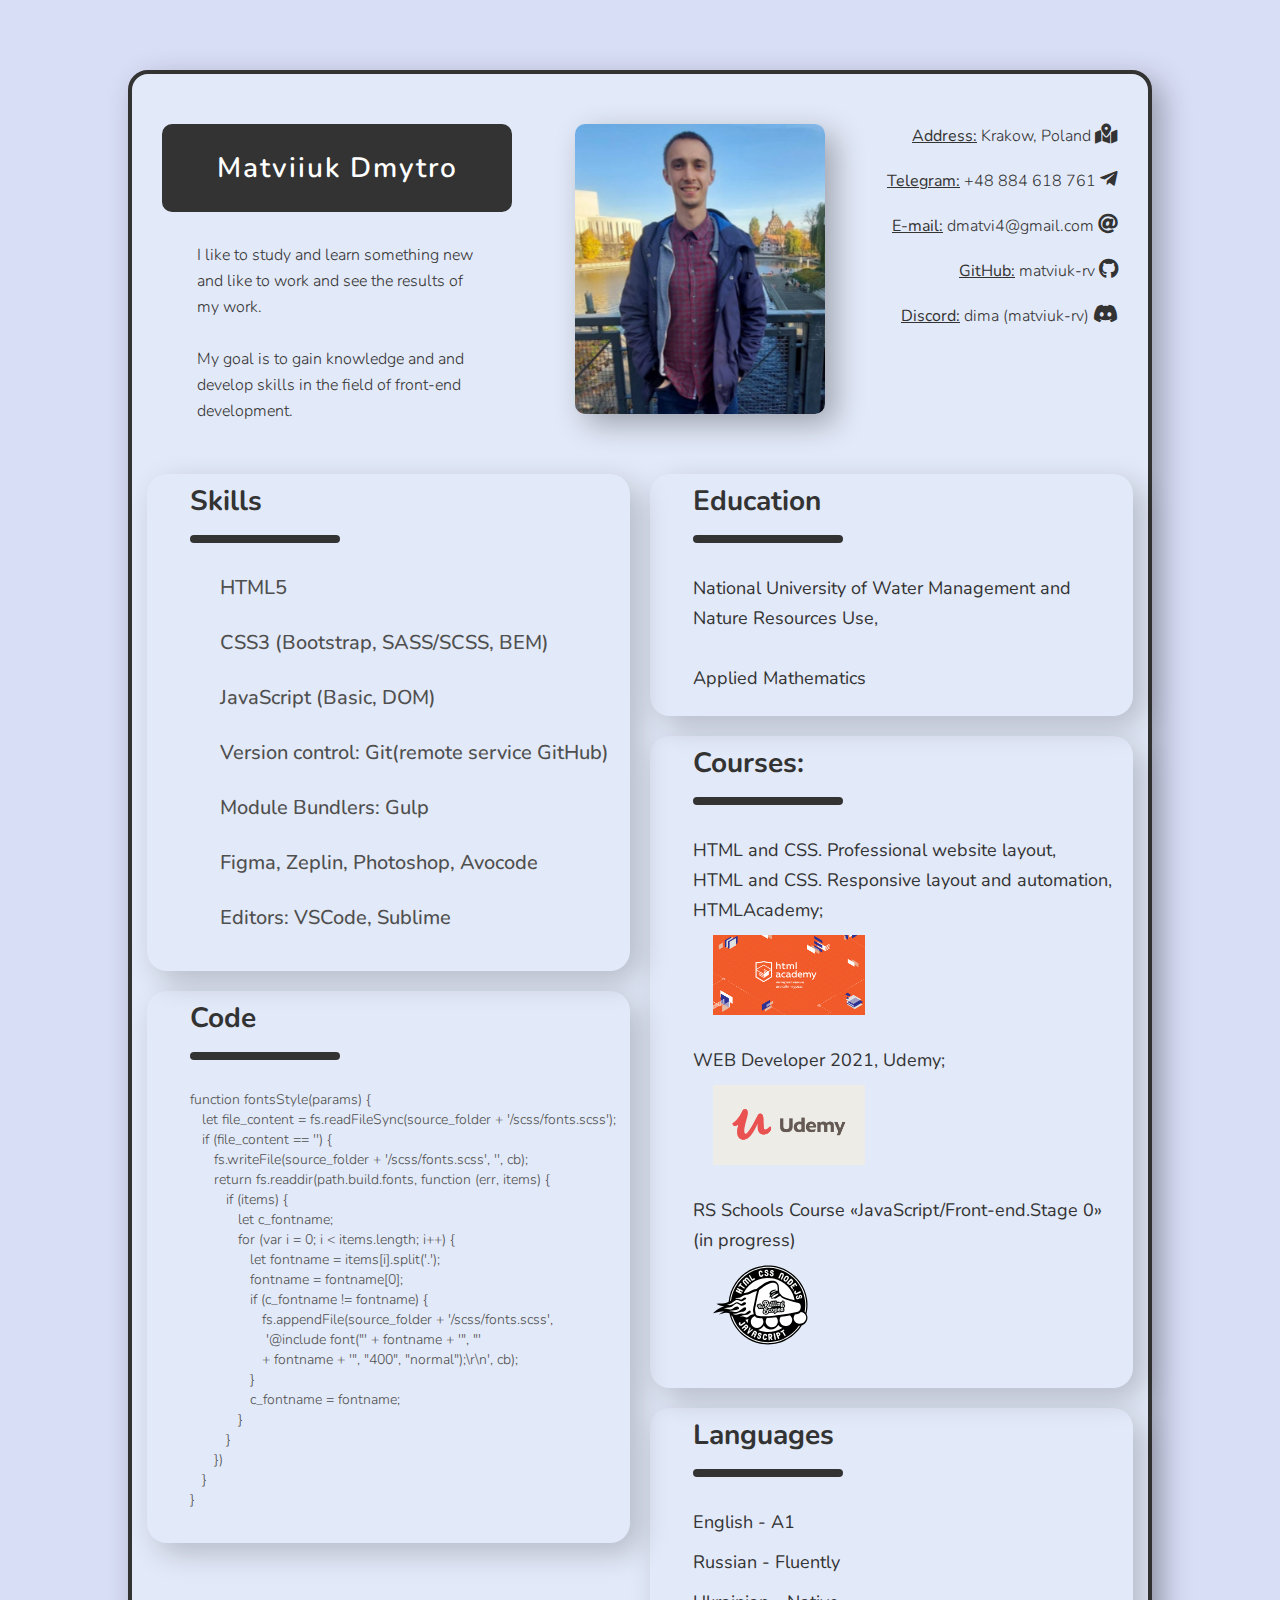
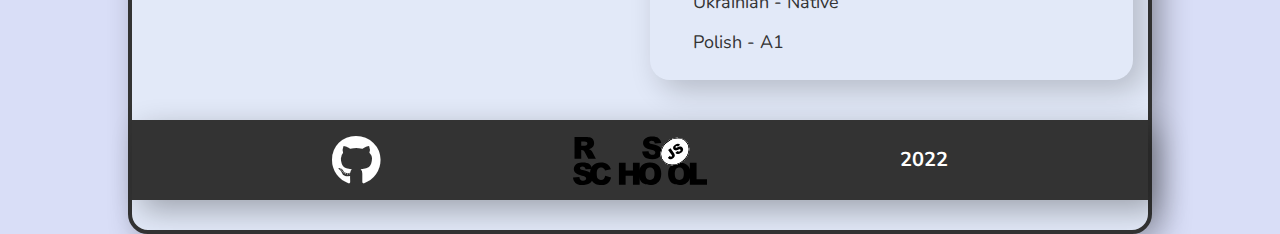
==== commit 744fc7a8: "fix: code1" ====
--- a/index.html
+++ b/index.html
@@ -10,7 +10,7 @@
    <meta name="viewport" content="width=device-width,initial-scale=1.0">
 
    <link rel="stylesheet" href="https://use.fontawesome.com/releases/v5.7.1/css/all.css">
-   <link rel="stylesheet" href="css/style.min.css">
+   <link rel="stylesheet" href="css/style.css">
 </head>
 
 <body>
--- a/css/style.css
+++ b/css/style.css
@@ -0,0 +1,445 @@
+@import url("https://fonts.googleapis.com/css2?family=Nunito:wght@300;400;500;600;700&display=swap");
+* {
+  padding: 0;
+  margin: 0;
+  border: 0;
+}
+
+*,
+*:before,
+*:after {
+  -webkit-box-sizing: border-box;
+  box-sizing: border-box;
+}
+
+:focus,
+:active {
+  outline: none;
+}
+
+a:focus,
+a:active {
+  outline: none;
+}
+
+nav,
+footer,
+header,
+aside {
+  display: block;
+}
+
+html,
+body {
+  height: 100%;
+  width: 100%;
+  font-size: 100%;
+  line-height: 1;
+  font-size: 14px;
+  -ms-text-size-adjust: 100%;
+  -moz-text-size-adjust: 100%;
+  -webkit-text-size-adjust: 100%;
+}
+
+input,
+button,
+textarea {
+  font-family: inherit;
+}
+
+input::-ms-clear {
+  display: none;
+}
+
+button {
+  cursor: pointer;
+}
+
+button::-moz-focus-inner {
+  padding: 0;
+  border: 0;
+}
+
+a,
+a:visited {
+  text-decoration: none;
+}
+
+a:hover {
+  text-decoration: none;
+}
+
+ul li {
+  list-style: none;
+}
+
+img {
+  vertical-align: top;
+}
+
+h1,
+h2,
+h3,
+h4,
+h5,
+h6 {
+  font-size: inherit;
+  font-weight: inherit;
+}
+
+/*--------------------*/
+
+* {
+  font-family: "Nunito", sans-serif;
+}
+
+body {
+  background-color: #d9def7;
+  padding: 70px 0;
+}
+
+.wrapper {
+  width: 1024px;
+  margin: 0px auto;
+  padding: 50px 0px 30px 0px;
+  background: #e2e9f8;
+  border-radius: 20px;
+  -webkit-transition: 1s;
+  -o-transition: 1s;
+  transition: 1s;
+  -webkit-box-shadow: 10px 10px 30px rgba(0, 0, 0, 0.3);
+          box-shadow: 10px 10px 30px rgba(0, 0, 0, 0.3);
+  border: 4px solid #333333;
+}
+
+.wrapper:hover {
+  border: 4px solid #2F80ED;
+  -webkit-transition: 2s;
+  -o-transition: 2s;
+  transition: 2s;
+  cursor: pointer;
+}
+
+.wrapper:hover .introduction__name {
+  background-color: #2F80ED;
+  color: #fff;
+  -webkit-transition: 2s;
+  -o-transition: 2s;
+  transition: 2s;
+}
+
+.wrapper:hover .footer {
+  -webkit-transition: 2s;
+  -o-transition: 2s;
+  transition: 2s;
+  background-color: #2F80ED;
+}
+
+.introduction {
+  display: -webkit-box;
+  display: -ms-flexbox;
+  display: flex;
+  -webkit-box-pack: justify;
+      -ms-flex-pack: justify;
+          justify-content: space-between;
+  -webkit-box-align: start;
+      -ms-flex-align: start;
+          align-items: flex-start;
+  padding: 0 30px;
+  margin-bottom: 50px;
+}
+
+.introduction__about {
+  width: 350px;
+  display: -webkit-box;
+  display: -ms-flexbox;
+  display: flex;
+  -webkit-box-orient: vertical;
+  -webkit-box-direction: normal;
+      -ms-flex-direction: column;
+          flex-direction: column;
+  -webkit-box-pack: start;
+      -ms-flex-pack: start;
+          justify-content: flex-start;
+}
+
+.introduction__name {
+  -webkit-transition: 2s;
+  -o-transition: 2s;
+  transition: 2s;
+  padding: 30px 40px;
+  background-color: #333333;
+  border-radius: 10px;
+}
+
+.introduction__name h1 {
+  font-weight: 600;
+  font-size: 28px;
+  color: #ffffff;
+  text-align: center;
+  letter-spacing: 2px;
+}
+
+.introduction__me {
+  padding: 0 35px;
+  margin-top: 30px;
+  font-weight: 300;
+  font-size: 16px;
+  line-height: 26px;
+  color: #333333;
+}
+
+.introduction__profile {
+  max-width: 250px;
+}
+
+.introduction__profile img {
+  width: 100%;
+  height: 100%;
+  -o-object-fit: cover;
+     object-fit: cover;
+  border-radius: 10px;
+  -webkit-transition: 2s;
+  -o-transition: 2s;
+  transition: 2s;
+  -webkit-box-shadow: 10px 10px 30px rgba(0, 0, 0, 0.3);
+          box-shadow: 10px 10px 30px rgba(0, 0, 0, 0.3);
+}
+
+.introduction__profile img:hover {
+  -webkit-transform: scale(1.2);
+      -ms-transform: scale(1.2);
+          transform: scale(1.2);
+  -webkit-transition: 2s;
+  -o-transition: 2s;
+  transition: 2s;
+  -webkit-box-shadow: 10px 10px 30px rgba(0, 0, 0, 0.3);
+          box-shadow: 10px 10px 30px rgba(0, 0, 0, 0.3);
+}
+
+.introduction__contacts {
+  font-weight: 300;
+  font-size: 16px;
+  text-align: right;
+  color: #333333;
+}
+
+.introduction__contacts p {
+  cursor: pointer;
+  margin-bottom: 25px;
+  -webkit-transition: 2s;
+  -o-transition: 2s;
+  transition: 2s;
+}
+
+.introduction__contacts p:hover {
+  color: #2F80ED;
+  -webkit-transform: scale(1.1);
+      -ms-transform: scale(1.1);
+          transform: scale(1.1);
+  -webkit-transition: 1s;
+  -o-transition: 1s;
+  transition: 1s;
+}
+
+.introduction__contacts p:hover i {
+  color: #2F80ED;
+  -webkit-transition: 1s;
+  -o-transition: 1s;
+  transition: 1s;
+}
+
+.introduction__contacts p b {
+  -webkit-text-decoration-line: underline;
+          text-decoration-line: underline;
+}
+
+.introduction__contacts p i {
+  color: #333333;
+  font-size: 20px;
+}
+
+.content {
+  display: -webkit-box;
+  display: -ms-flexbox;
+  display: flex;
+  -webkit-box-pack: justify;
+      -ms-flex-pack: justify;
+          justify-content: space-between;
+  padding: 0 15px;
+}
+
+.content .column {
+  width: 49%;
+}
+
+.content__block {
+  position: relative;
+  -webkit-box-flex: 1;
+      -ms-flex-positive: 1;
+          flex-grow: 1;
+  margin-bottom: 20px;
+  padding: 10px 10px 10px 40px;
+  -webkit-box-shadow: 10px 10px 30px rgba(0, 0, 0, 0.2);
+          box-shadow: 10px 10px 30px rgba(0, 0, 0, 0.2);
+  -webkit-transition: 1.5s;
+  -o-transition: 1.5s;
+  transition: 1.5s;
+  border: 3px solid transparent;
+  border-radius: 20px;
+}
+
+.content__block:hover {
+  -webkit-transition: 1.5s;
+  -o-transition: 1.5s;
+  transition: 1.5s;
+  border: 3px solid #2F80ED;
+  -webkit-transform: scale(0.97);
+      -ms-transform: scale(0.97);
+          transform: scale(0.97);
+  -webkit-box-shadow: 10px 10px 30px rgba(0, 0, 0, 0.3);
+          box-shadow: 10px 10px 30px rgba(0, 0, 0, 0.3);
+}
+
+.content__block:hover .content__title {
+  color: #2F80ED;
+  -webkit-transition: 1.5s;
+  -o-transition: 1.5s;
+  transition: 1.5s;
+}
+
+.content__block:hover .content__rectange {
+  background-color: #2F80ED;
+  -webkit-transition: 3s;
+  -o-transition: 3s;
+  transition: 3s;
+  width: 400px;
+}
+
+.content__block:hover .content__title {
+  padding-left: 20px;
+  -webkit-transition: 4s all;
+  -o-transition: 4s all;
+  transition: 4s all;
+}
+
+.content__title {
+  margin-bottom: 20px;
+  font-size: 28px;
+  font-weight: bold;
+  color: #333333;
+  -webkit-transition: 2s;
+  -o-transition: 2s;
+  transition: 2s;
+}
+
+.content__rectange {
+  width: 150px;
+  height: 8px;
+  background: #333333;
+  border-radius: 20px;
+  margin-bottom: 30px;
+  -webkit-transition: 2s;
+  -o-transition: 2s;
+  transition: 2s;
+}
+.content pre {
+  font-weight: 300;
+  font-size: 14px;
+  line-height: 20px;
+  color: #4f4f4f;
+}
+
+.content .sticky {
+  position: sticky;
+  top: 20px;
+}
+
+.content .sticky:hover i {
+  -webkit-transition: 2.5s;
+  -o-transition: 2.5s;
+  transition: 2.5s;
+  color: #2F80ED;
+}
+
+.content .skills {
+  display: -webkit-box;
+  display: -ms-flexbox;
+  display: flex;
+  -webkit-box-orient: vertical;
+  -webkit-box-direction: normal;
+      -ms-flex-direction: column;
+          flex-direction: column;
+}
+
+.content .skills__item {
+  font-weight: 500;
+  font-size: 20px;
+  color: #4f4f4f;
+  margin-bottom: 25px;
+}
+
+.content .skills__item i {
+  margin-right: 25px;
+  width: 5px;
+  display: inline-block;
+  color: transparent;
+  -webkit-transition: 3s;
+  -o-transition: 3s;
+  transition: 3s;
+}
+
+.content p,
+.content li {
+  font-weight: 400;
+  font-size: 18px;
+  line-height: 30px;
+  color: #333333;
+  margin-bottom: 10px;
+}
+
+.content p img,
+.content li img {
+  padding-left: 20px;
+  -webkit-box-sizing: content-box;
+          box-sizing: content-box;
+  margin: 10px 0 20px 0;
+  height: 80px;
+}
+
+.footer {
+  margin-top: 20px;
+  -webkit-transition: 2s;
+  -o-transition: 2s;
+  transition: 2s;
+  height: 80px;
+  background-color: #333333;
+  -webkit-box-shadow: 10px 10px 30px rgba(0, 0, 0, 0.3);
+          box-shadow: 10px 10px 30px rgba(0, 0, 0, 0.3);
+  cursor: default;
+  display: -webkit-box;
+  display: -ms-flexbox;
+  display: flex;
+  padding: 0px 200px;
+  -webkit-box-pack: justify;
+      -ms-flex-pack: justify;
+          justify-content: space-between;
+  -webkit-box-align: center;
+      -ms-flex-align: center;
+          align-items: center;
+}
+
+.footer__github i {
+  font-size: 50px;
+  color: white;
+}
+
+.footer__course img {
+  height: 50px;
+}
+
+.footer__year {
+  font-size: 20px;
+  font-weight: bold;
+  color: white;
+}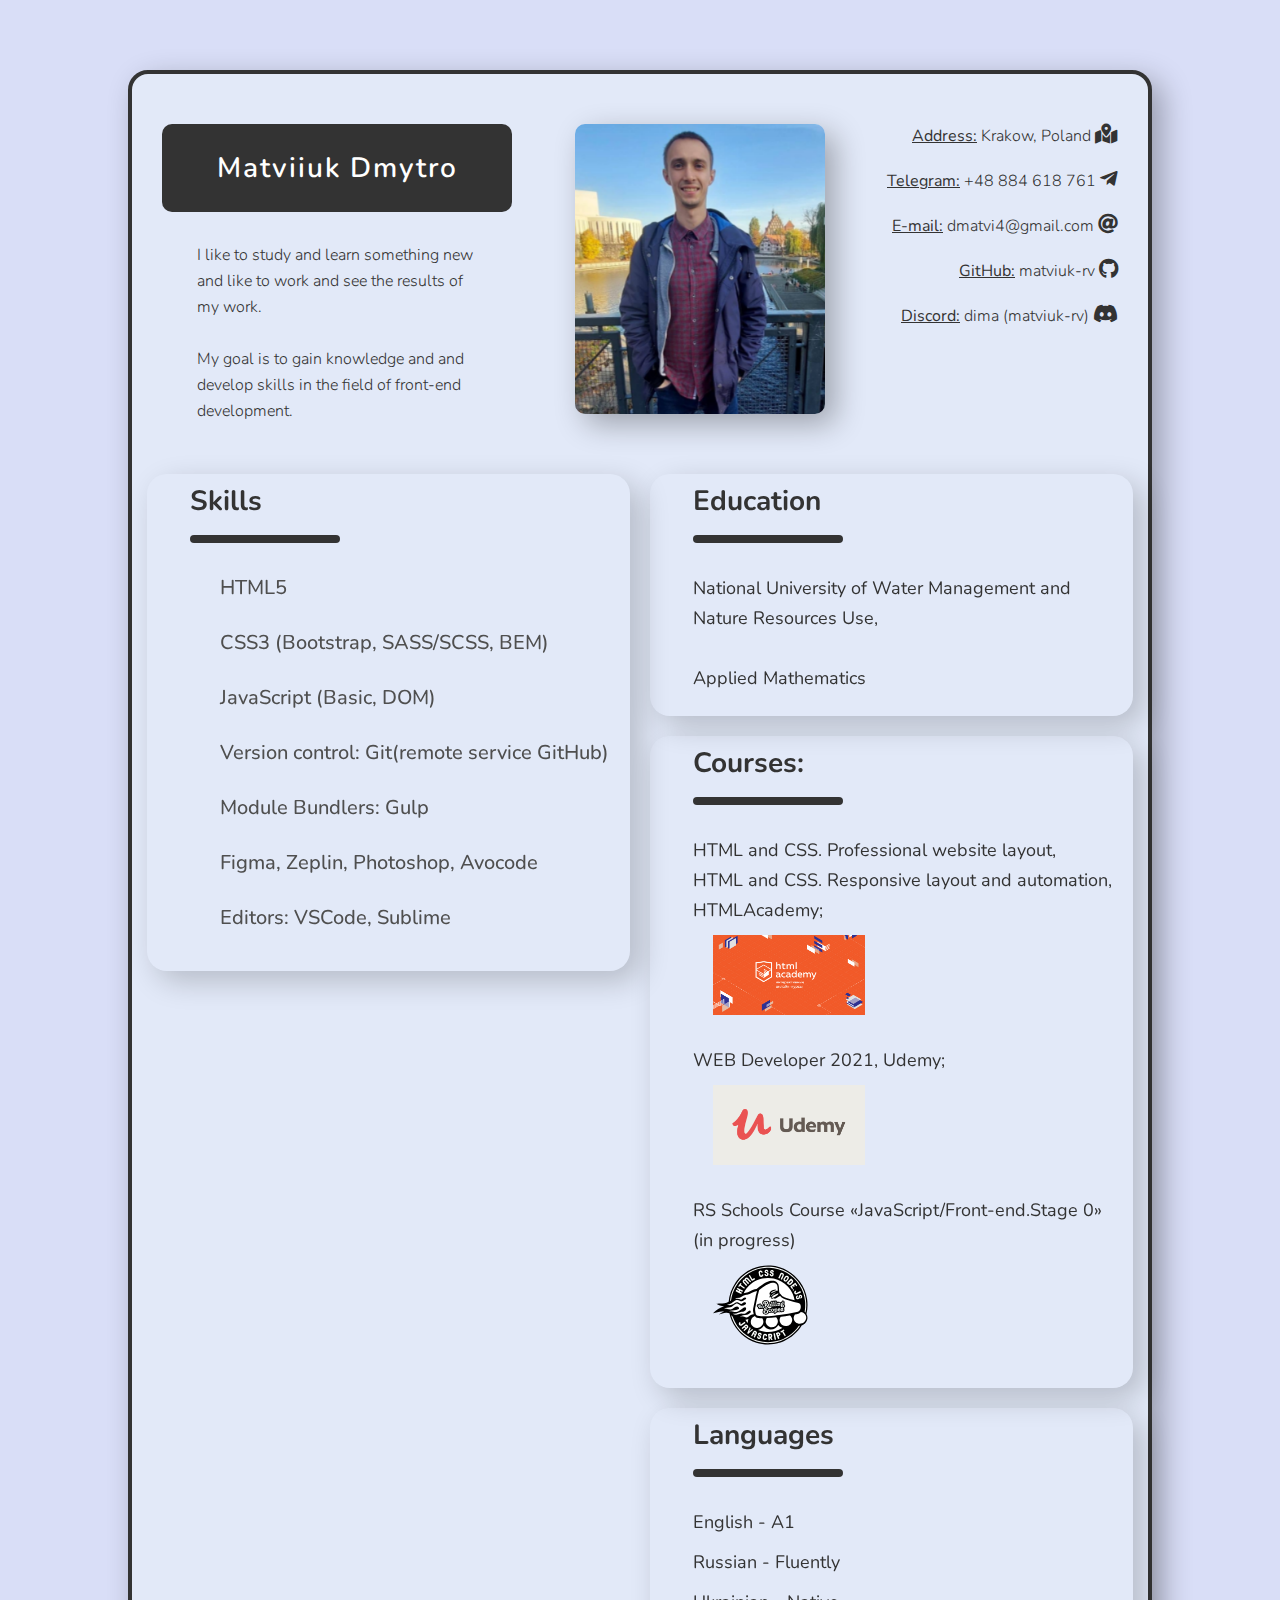
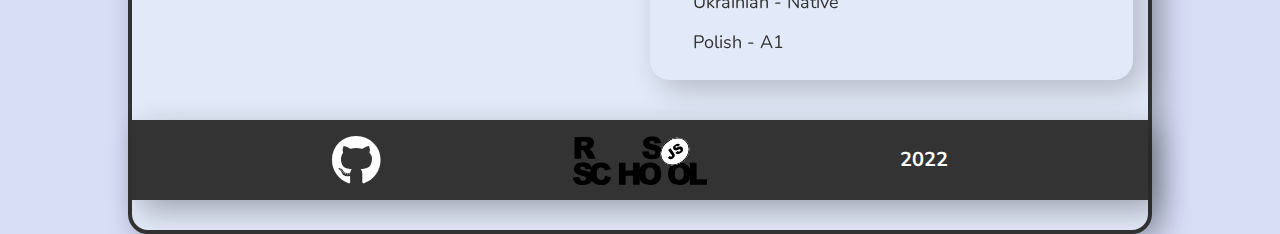
==== commit d7db01da: "fix: fixxxxx" ====
--- a/index.html
+++ b/index.html
@@ -62,8 +62,8 @@
 
       <main class="content">
          <div class="column">
-            <div class="content__block">
-            <h2 class="content__title">Skills</h2>
+            <div class="content__block sticky">
+            <h2 class="content__title ">Skills</h2>
             <div class="content__rectange"></div>
                <ul class="skills skills__list">
                   <li class="skills__item"><i class="fab fa-html5"></i>HTML5</li>
@@ -76,33 +76,6 @@
                </ul>
             </div>
 
-            <div class="content__block">
-               <h2 class="content__title">Code</h2>
-               <div class="content__rectange"></div>
-               <pre>
-function fontsStyle(params) {
-   let file_content = fs.readFileSync(source_folder + '/scss/fonts.scss');
-   if (file_content == '') {
-      fs.writeFile(source_folder + '/scss/fonts.scss', '', cb);
-      return fs.readdir(path.build.fonts, function (err, items) {
-         if (items) {
-            let c_fontname;
-            for (var i = 0; i < items.length; i++) {
-               let fontname = items[i].split('.');
-               fontname = fontname[0];
-               if (c_fontname != fontname) {
-                  fs.appendFile(source_folder + '/scss/fonts.scss',
-                   '@include font("' + fontname + '", "' 
-                  + fontname + '", "400", "normal");\r\n', cb);
-               }
-               c_fontname = fontname;
-            }
-         }
-      })
-   }
-}
-               </pre>
-            </div>
          </div>
 
          <div class="column">
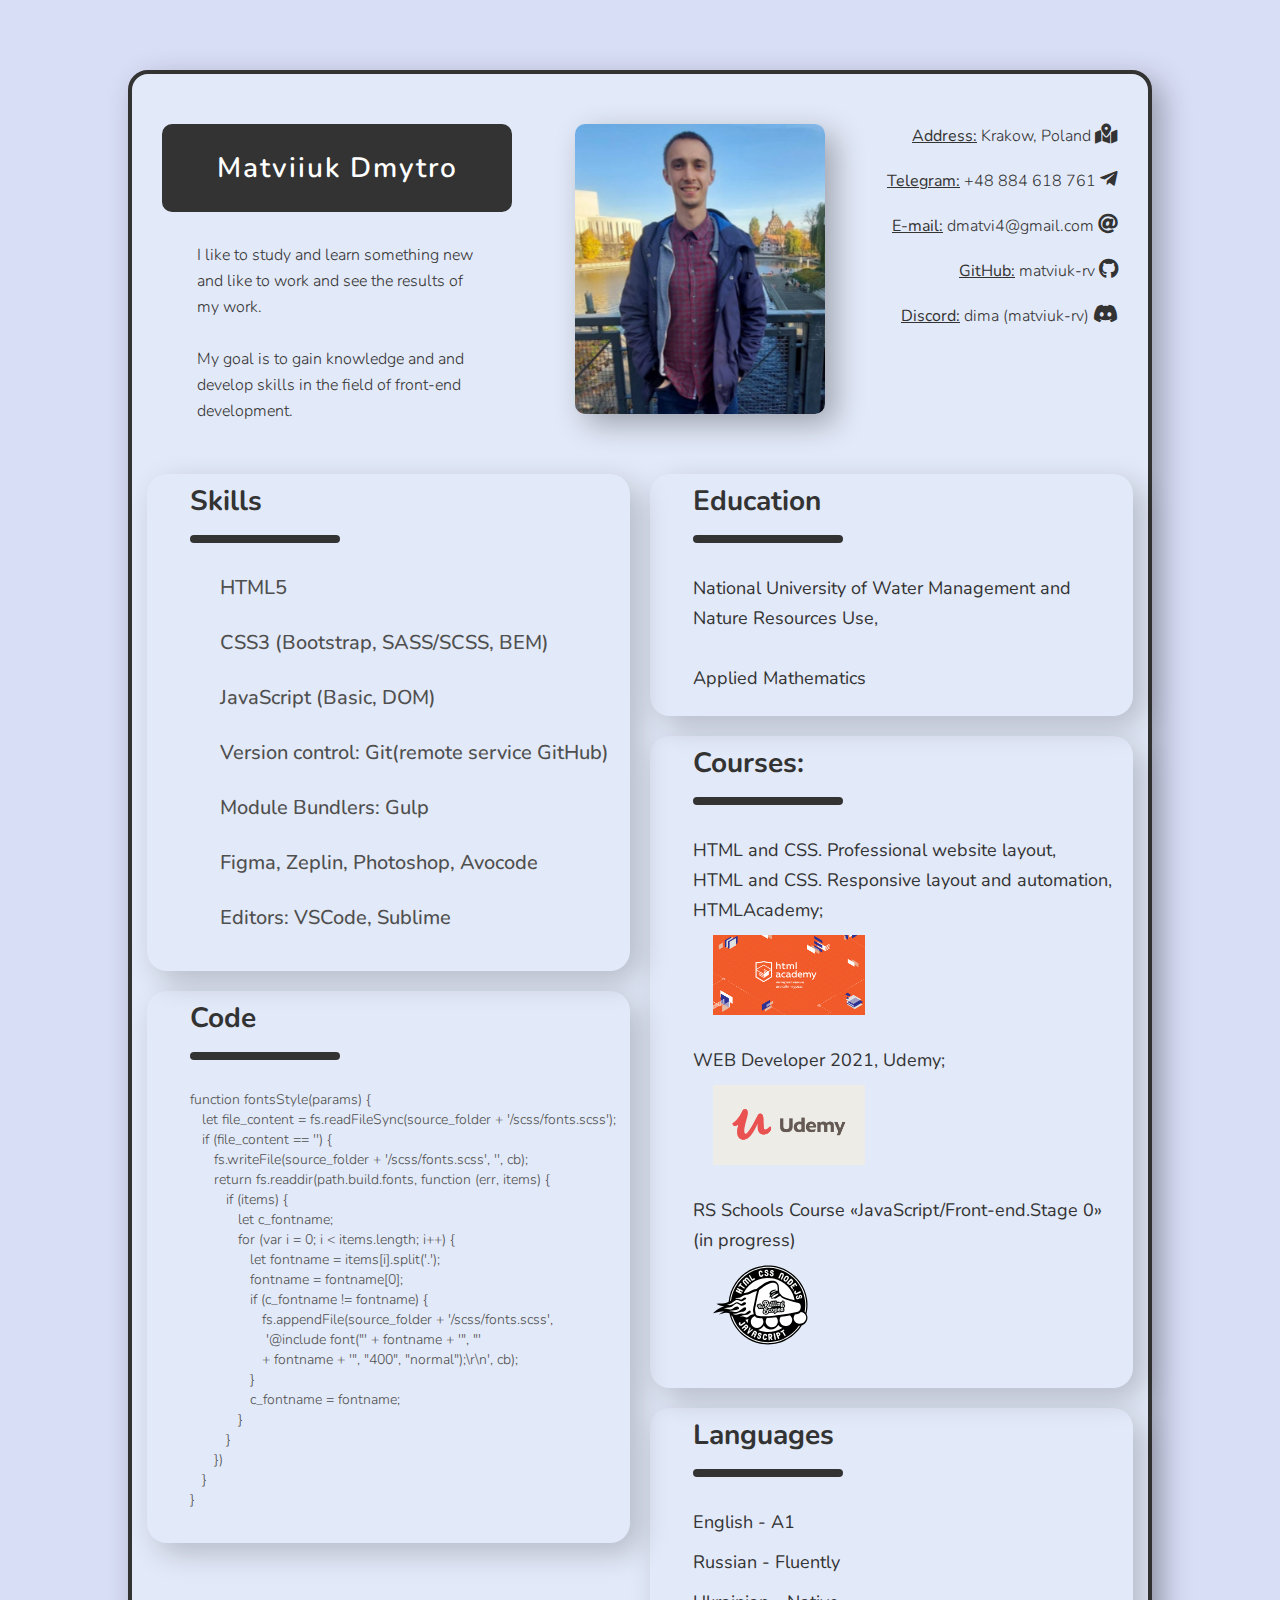
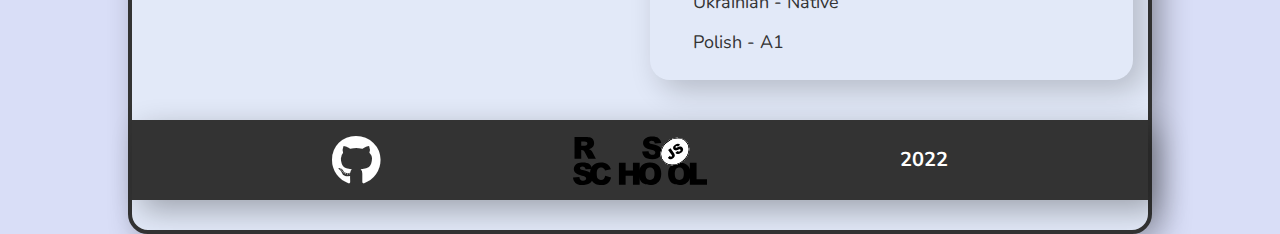
==== commit 497b7a66: "fix: fixx" ====
--- a/index.html
+++ b/index.html
@@ -62,7 +62,7 @@
 
       <main class="content">
          <div class="column">
-            <div class="content__block sticky">
+            <div class="content__block">
             <h2 class="content__title ">Skills</h2>
             <div class="content__rectange"></div>
                <ul class="skills skills__list">
@@ -74,6 +74,34 @@
                   <li class="skills__item"><i class="fab fa-figma"></i>Figma, Zeplin, Photoshop, Avocode </li>
                   <li class="skills__item"><i class="fas fa-laptop-code"></i>Editors: VSCode, Sublime </li>
                </ul>
+            </div>
+
+            <div class="content__block">
+               <h2 class="content__title">Code</h2>
+               <div class="content__rectange"></div>
+               <pre>
+function fontsStyle(params) {
+   let file_content = fs.readFileSync(source_folder + '/scss/fonts.scss');
+   if (file_content == '') {
+      fs.writeFile(source_folder + '/scss/fonts.scss', '', cb);
+      return fs.readdir(path.build.fonts, function (err, items) {
+         if (items) {
+            let c_fontname;
+            for (var i = 0; i < items.length; i++) {
+               let fontname = items[i].split('.');
+               fontname = fontname[0];
+               if (c_fontname != fontname) {
+                  fs.appendFile(source_folder + '/scss/fonts.scss',
+                   '@include font("' + fontname + '", "' 
+                  + fontname + '", "400", "normal");\r\n', cb);
+               }
+               c_fontname = fontname;
+            }
+         }
+      })
+   }
+}
+               </pre>
             </div>
 
          </div>
--- a/css/style.css
+++ b/css/style.css
@@ -345,8 +345,8 @@
 }
 .content pre {
   font-weight: 300;
+  line-height: 20px;
   font-size: 14px;
-  line-height: 20px;
   color: #4f4f4f;
 }
 
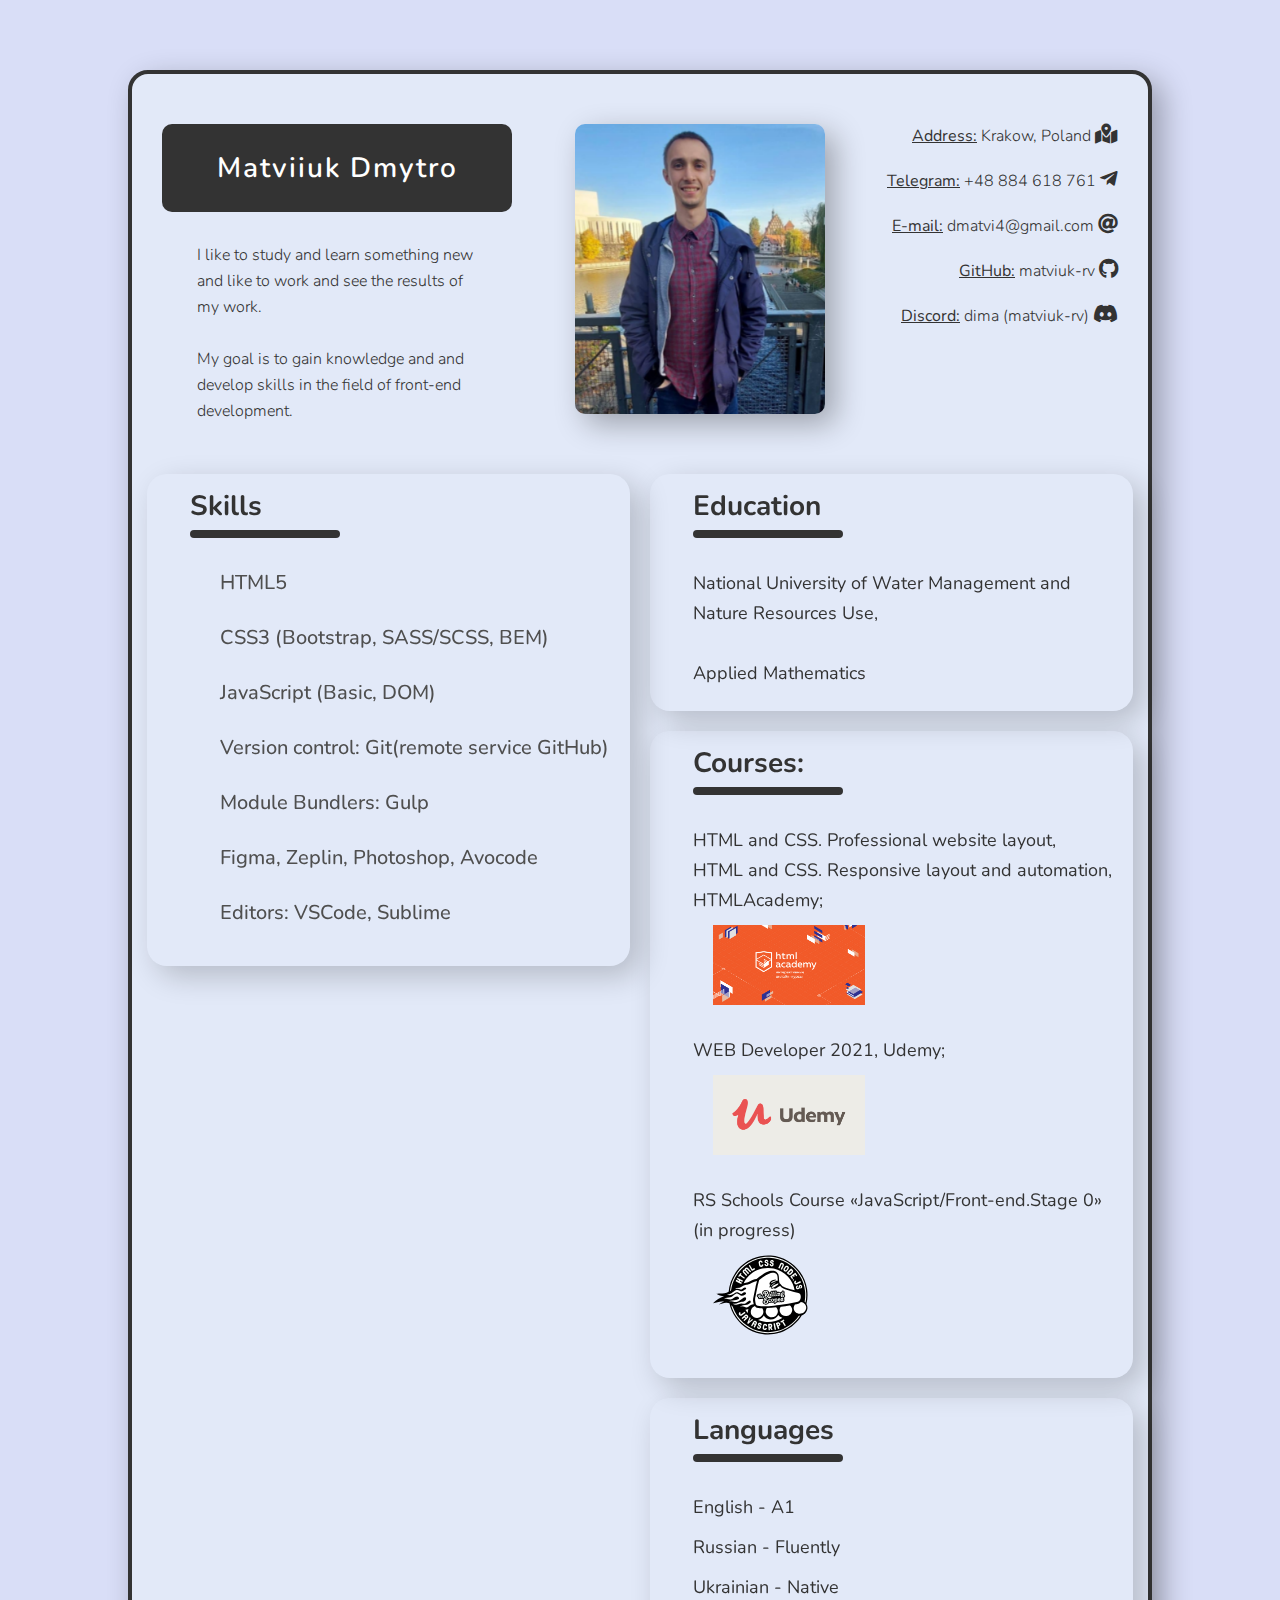
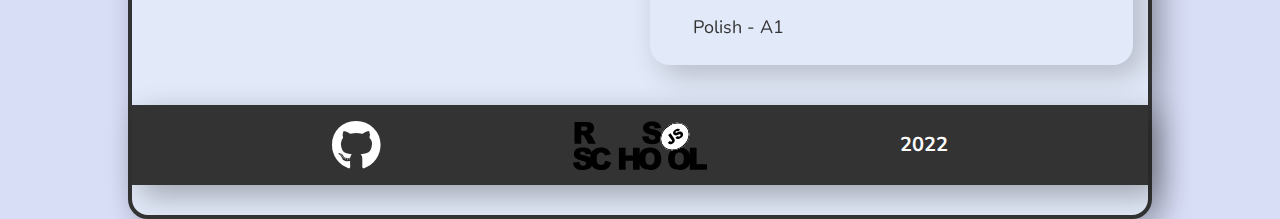
==== commit b2e2a8a1: "fix:checkout" ====
--- a/index.html
+++ b/index.html
@@ -10,7 +10,7 @@
    <meta name="viewport" content="width=device-width,initial-scale=1.0">
 
    <link rel="stylesheet" href="https://use.fontawesome.com/releases/v5.7.1/css/all.css">
-   <link rel="stylesheet" href="css/style.css">
+   <link rel="stylesheet" href="css/style.min.css">
 </head>
 
 <body>
@@ -62,8 +62,8 @@
 
       <main class="content">
          <div class="column">
-            <div class="content__block">
-            <h2 class="content__title ">Skills</h2>
+            <div class="content__block sticky">
+            <h2 class="content__title">Skills</h2>
             <div class="content__rectange"></div>
                <ul class="skills skills__list">
                   <li class="skills__item"><i class="fab fa-html5"></i>HTML5</li>
@@ -74,34 +74,6 @@
                   <li class="skills__item"><i class="fab fa-figma"></i>Figma, Zeplin, Photoshop, Avocode </li>
                   <li class="skills__item"><i class="fas fa-laptop-code"></i>Editors: VSCode, Sublime </li>
                </ul>
-            </div>
-
-            <div class="content__block">
-               <h2 class="content__title">Code</h2>
-               <div class="content__rectange"></div>
-               <pre>
-function fontsStyle(params) {
-   let file_content = fs.readFileSync(source_folder + '/scss/fonts.scss');
-   if (file_content == '') {
-      fs.writeFile(source_folder + '/scss/fonts.scss', '', cb);
-      return fs.readdir(path.build.fonts, function (err, items) {
-         if (items) {
-            let c_fontname;
-            for (var i = 0; i < items.length; i++) {
-               let fontname = items[i].split('.');
-               fontname = fontname[0];
-               if (c_fontname != fontname) {
-                  fs.appendFile(source_folder + '/scss/fonts.scss',
-                   '@include font("' + fontname + '", "' 
-                  + fontname + '", "400", "normal");\r\n', cb);
-               }
-               c_fontname = fontname;
-            }
-         }
-      })
-   }
-}
-               </pre>
             </div>
 
          </div>
--- a/css/style.min.css
+++ b/css/style.min.css
@@ -0,0 +1 @@
+@import url('https://fonts.googleapis.com/css2?family=Nunito:wght@300;400;500;600;700&display=swap');*{padding:0;margin:0;border:0}*,:after,:before{-webkit-box-sizing:border-box;box-sizing:border-box}:active,:focus{outline:0}a:active,a:focus{outline:0}aside,footer,header,nav{display:block}body,html{height:100%;width:100%;font-size:100%;line-height:1;font-size:14px;-ms-text-size-adjust:100%;-moz-text-size-adjust:100%;-webkit-text-size-adjust:100%}button,input,textarea{font-family:inherit}input::-ms-clear{display:none}button{cursor:pointer}button::-moz-focus-inner{padding:0;border:0}a,a:visited{text-decoration:none}a:hover{text-decoration:none}ul li{list-style:none}img{vertical-align:top}h1,h2,h3,h4,h5,h6{font-size:inherit;font-weight:inherit}*{font-family:Nunito,sans-serif}body{background-color:#d9def7;padding:70px 0}.wrapper{width:1024px;margin:0 auto;padding:50px 0 30px 0;background:#e2e9f8;border-radius:20px;-webkit-transition:1s;-o-transition:1s;transition:1s;-webkit-box-shadow:10px 10px 30px rgba(0,0,0,.3);box-shadow:10px 10px 30px rgba(0,0,0,.3);border:4px solid #333}.wrapper:hover{border:4px solid #2f80ed;-webkit-transition:2s;-o-transition:2s;transition:2s;cursor:pointer}.wrapper:hover .introduction__name{background-color:#2f80ed;color:#fff;-webkit-transition:2s;-o-transition:2s;transition:2s}.wrapper:hover .footer{-webkit-transition:2s;-o-transition:2s;transition:2s;background-color:#2f80ed}.introduction{display:-webkit-box;display:-ms-flexbox;display:flex;-webkit-box-pack:justify;-ms-flex-pack:justify;justify-content:space-between;-webkit-box-align:start;-ms-flex-align:start;align-items:flex-start;padding:0 30px;margin-bottom:50px}.introduction__about{width:350px;display:-webkit-box;display:-ms-flexbox;display:flex;-webkit-box-orient:vertical;-webkit-box-direction:normal;-ms-flex-direction:column;flex-direction:column;-webkit-box-pack:start;-ms-flex-pack:start;justify-content:flex-start}.introduction__name{-webkit-transition:2s;-o-transition:2s;transition:2s;padding:30px 40px;background-color:#333;border-radius:10px}.introduction__name h1{font-weight:600;font-size:28px;color:#fff;text-align:center;letter-spacing:2px}.introduction__me{padding:0 35px;margin-top:30px;font-weight:300;font-size:16px;line-height:26px;color:#333}.introduction__profile{max-width:250px}.introduction__profile img{width:100%;height:100%;-o-object-fit:cover;object-fit:cover;border-radius:10px;-webkit-transition:2s;-o-transition:2s;transition:2s;-webkit-box-shadow:10px 10px 30px rgba(0,0,0,.3);box-shadow:10px 10px 30px rgba(0,0,0,.3)}.introduction__profile img:hover{-webkit-transform:scale(1.2);-ms-transform:scale(1.2);transform:scale(1.2);-webkit-transition:2s;-o-transition:2s;transition:2s;-webkit-box-shadow:10px 10px 30px rgba(0,0,0,.3);box-shadow:10px 10px 30px rgba(0,0,0,.3)}.introduction__contacts{font-weight:300;font-size:16px;text-align:right;color:#333}.introduction__contacts p{cursor:pointer;margin-bottom:25px;-webkit-transition:2s;-o-transition:2s;transition:2s}.introduction__contacts p:hover{color:#2f80ed;-webkit-transform:scale(1.1);-ms-transform:scale(1.1);transform:scale(1.1);-webkit-transition:1s;-o-transition:1s;transition:1s}.introduction__contacts p:hover i{color:#2f80ed;-webkit-transition:1s;-o-transition:1s;transition:1s}.introduction__contacts p b{-webkit-text-decoration-line:underline;text-decoration-line:underline}.introduction__contacts p i{color:#333;font-size:20px}.content{display:-webkit-box;display:-ms-flexbox;display:flex;-webkit-box-pack:justify;-ms-flex-pack:justify;justify-content:space-between;padding:0 15px}.content .column{width:49%}.content__block{position:relative;margin-bottom:20px;padding:15px 10px 10px 40px;-webkit-box-shadow:10px 10px 30px rgba(0,0,0,.2);box-shadow:10px 10px 30px rgba(0,0,0,.2);-webkit-transition:1.5s;-o-transition:1.5s;transition:1.5s;border:3px solid transparent;border-radius:20px}.content__block:hover{-webkit-transition:1.5s;-o-transition:1.5s;transition:1.5s;border:3px solid #2f80ed;-webkit-transform:scale(.97);-ms-transform:scale(.97);transform:scale(.97);-webkit-box-shadow:10px 10px 30px rgba(0,0,0,.3);box-shadow:10px 10px 30px rgba(0,0,0,.3)}.content__block:hover .content__title{color:#2f80ed;-webkit-transition:1.5s;-o-transition:1.5s;transition:1.5s}.content__block:hover .content__rectange{background-color:#2f80ed;-webkit-transition:3s;-o-transition:3s;transition:3s;width:400px}.content__block:hover .content__title{padding-left:20px;-webkit-transition:4s all;-o-transition:4s all;transition:4s all}.content__title{margin-bottom:10px;font-size:28px;font-weight:700;color:#333;-webkit-transition:2s;-o-transition:2s;transition:2s}.content__rectange{width:150px;height:8px;background:#333;border-radius:20px;margin-bottom:30px;-webkit-transition:2s;-o-transition:2s;transition:2s}.content .sticky{position:sticky;top:20px}.content .sticky:hover i{-webkit-transition:2.5s;-o-transition:2.5s;transition:2.5s;color:#2f80ed}.content .skills{display:-webkit-box;display:-ms-flexbox;display:flex;-webkit-box-orient:vertical;-webkit-box-direction:normal;-ms-flex-direction:column;flex-direction:column}.content .skills__item{font-weight:500;font-size:20px;color:#4f4f4f;margin-bottom:25px}.content .skills__item i{margin-right:25px;width:5px;display:inline-block;color:transparent;-webkit-transition:3s;-o-transition:3s;transition:3s}.content li,.content p{font-weight:400;font-size:18px;line-height:30px;color:#333;margin-bottom:10px}.content li img,.content p img{padding-left:20px;-webkit-box-sizing:content-box;box-sizing:content-box;margin:10px 0 20px 0;height:80px}.footer{margin-top:20px;-webkit-transition:2s;-o-transition:2s;transition:2s;height:80px;background-color:#333;-webkit-box-shadow:10px 10px 30px rgba(0,0,0,.3);box-shadow:10px 10px 30px rgba(0,0,0,.3);cursor:default;display:-webkit-box;display:-ms-flexbox;display:flex;padding:0 200px;-webkit-box-pack:justify;-ms-flex-pack:justify;justify-content:space-between;-webkit-box-align:center;-ms-flex-align:center;align-items:center}.footer__github i{font-size:50px;color:#fff}.footer__course img{height:50px}.footer__year{font-size:20px;font-weight:700;color:#fff}